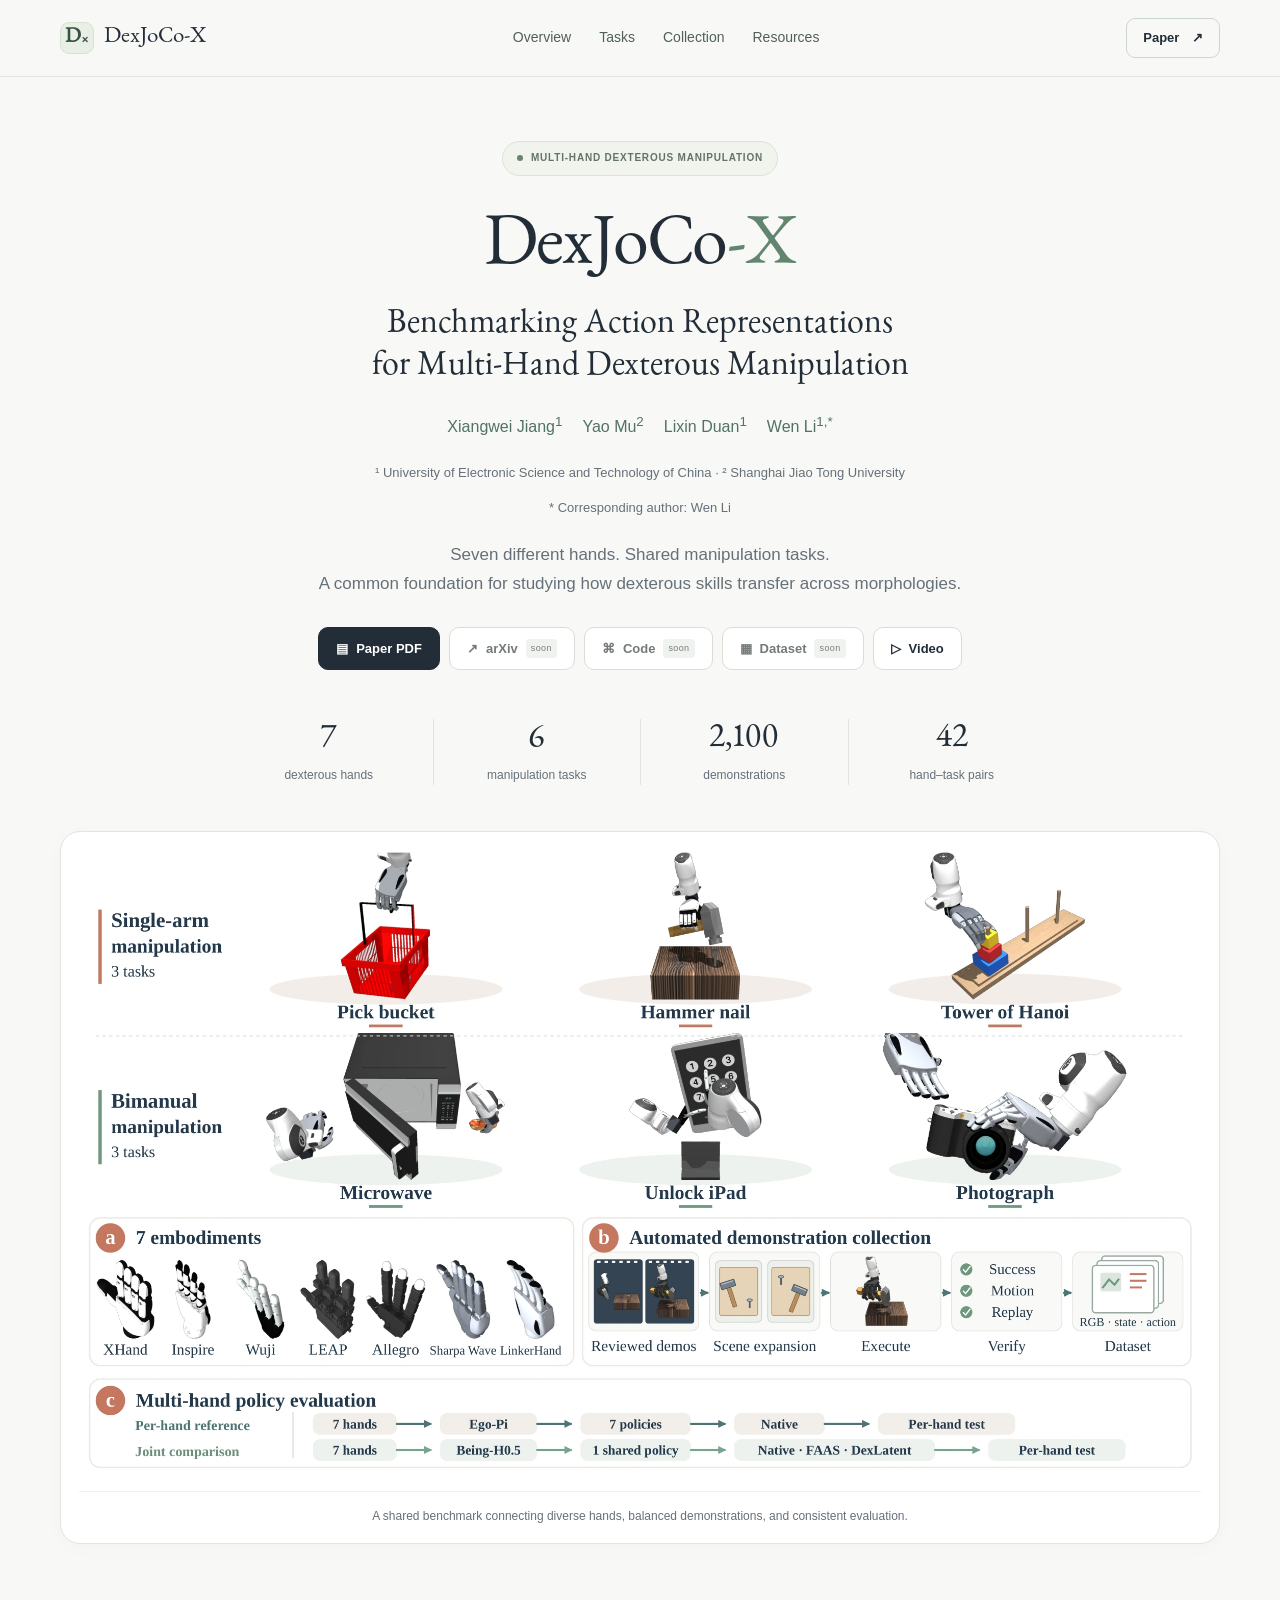
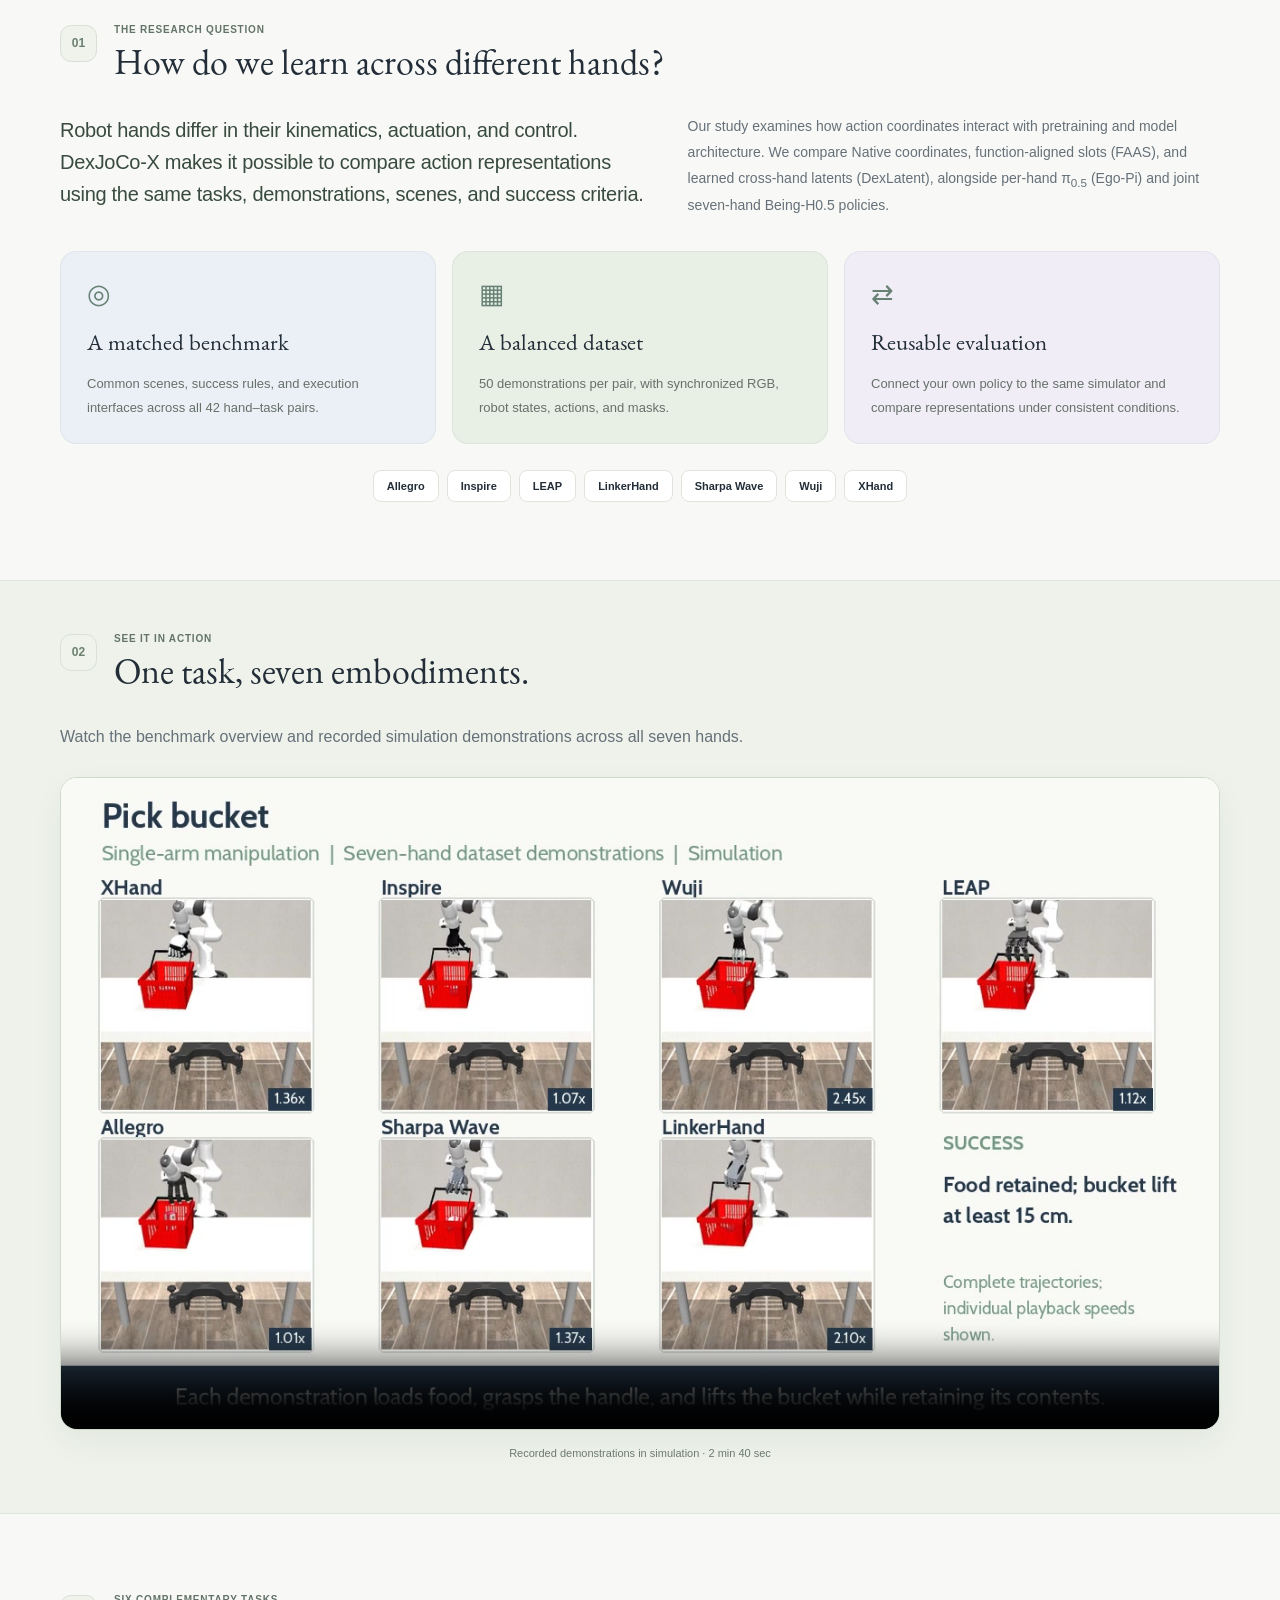
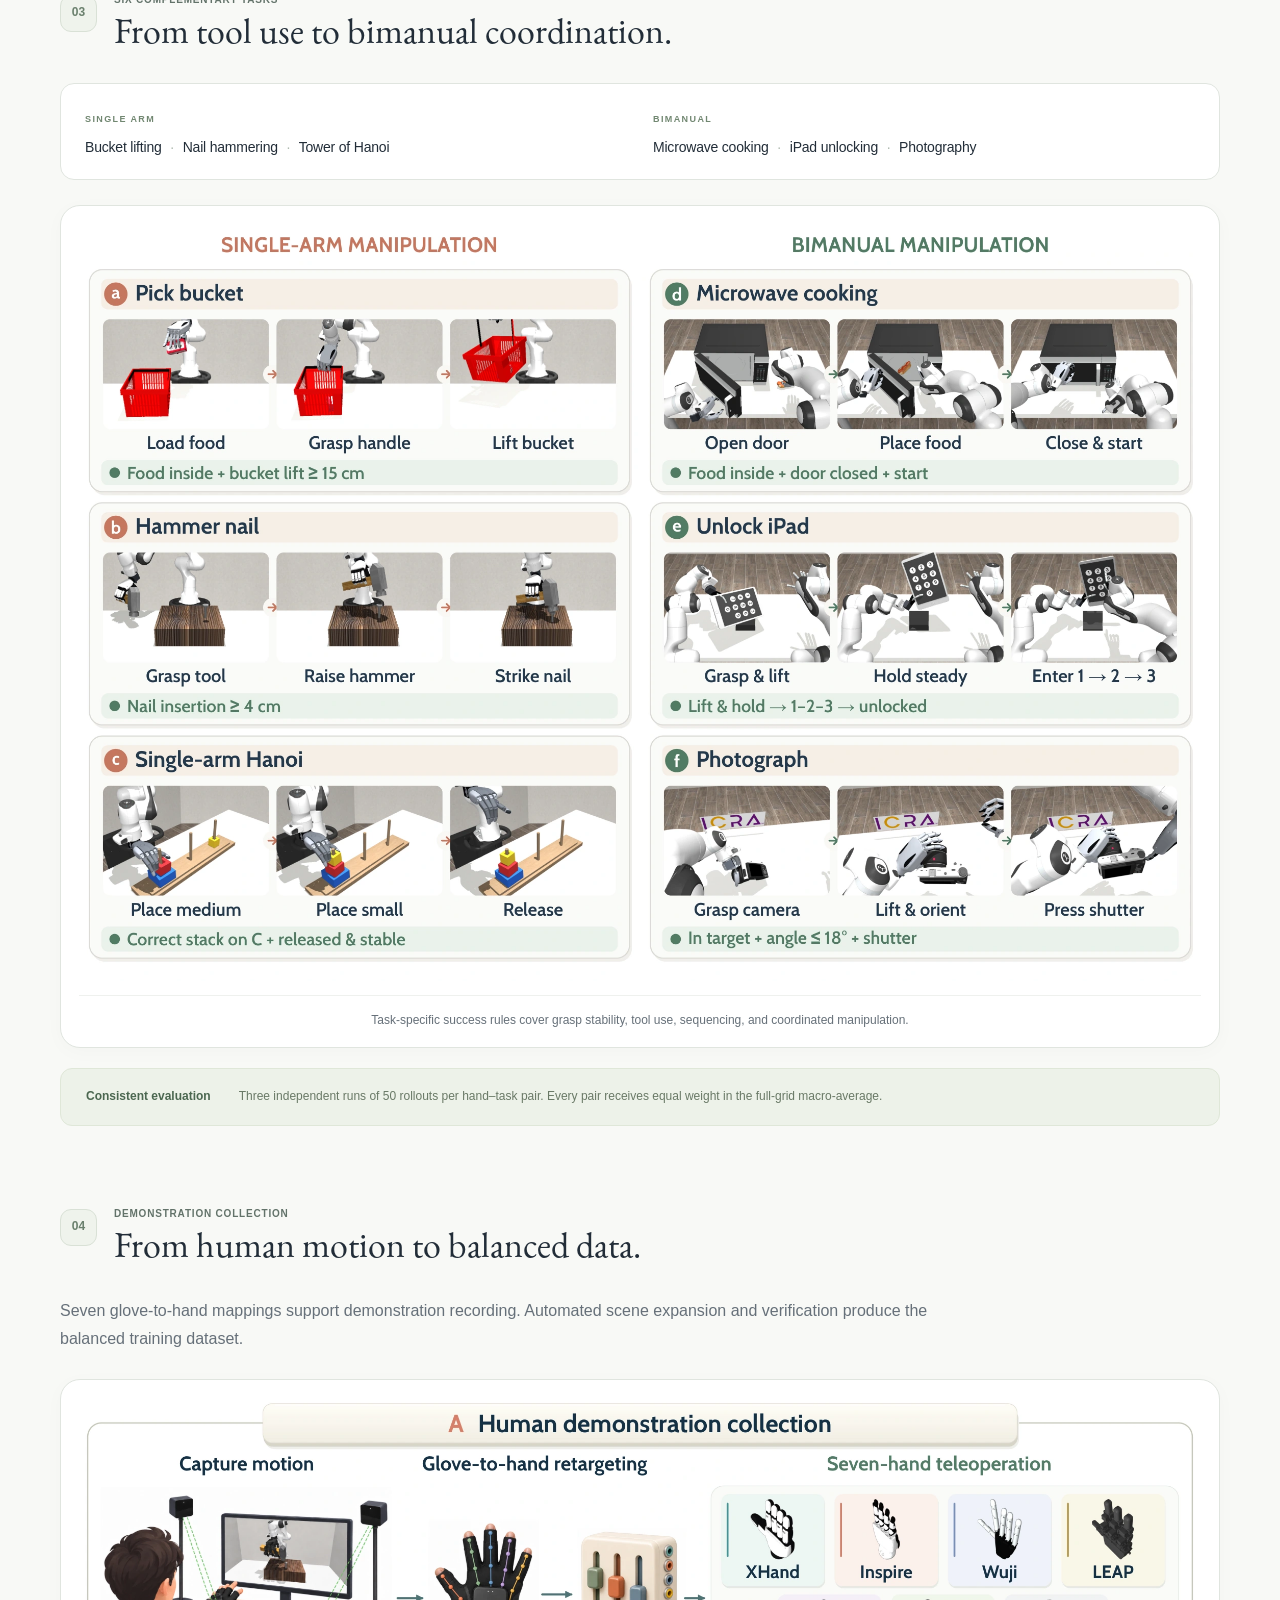
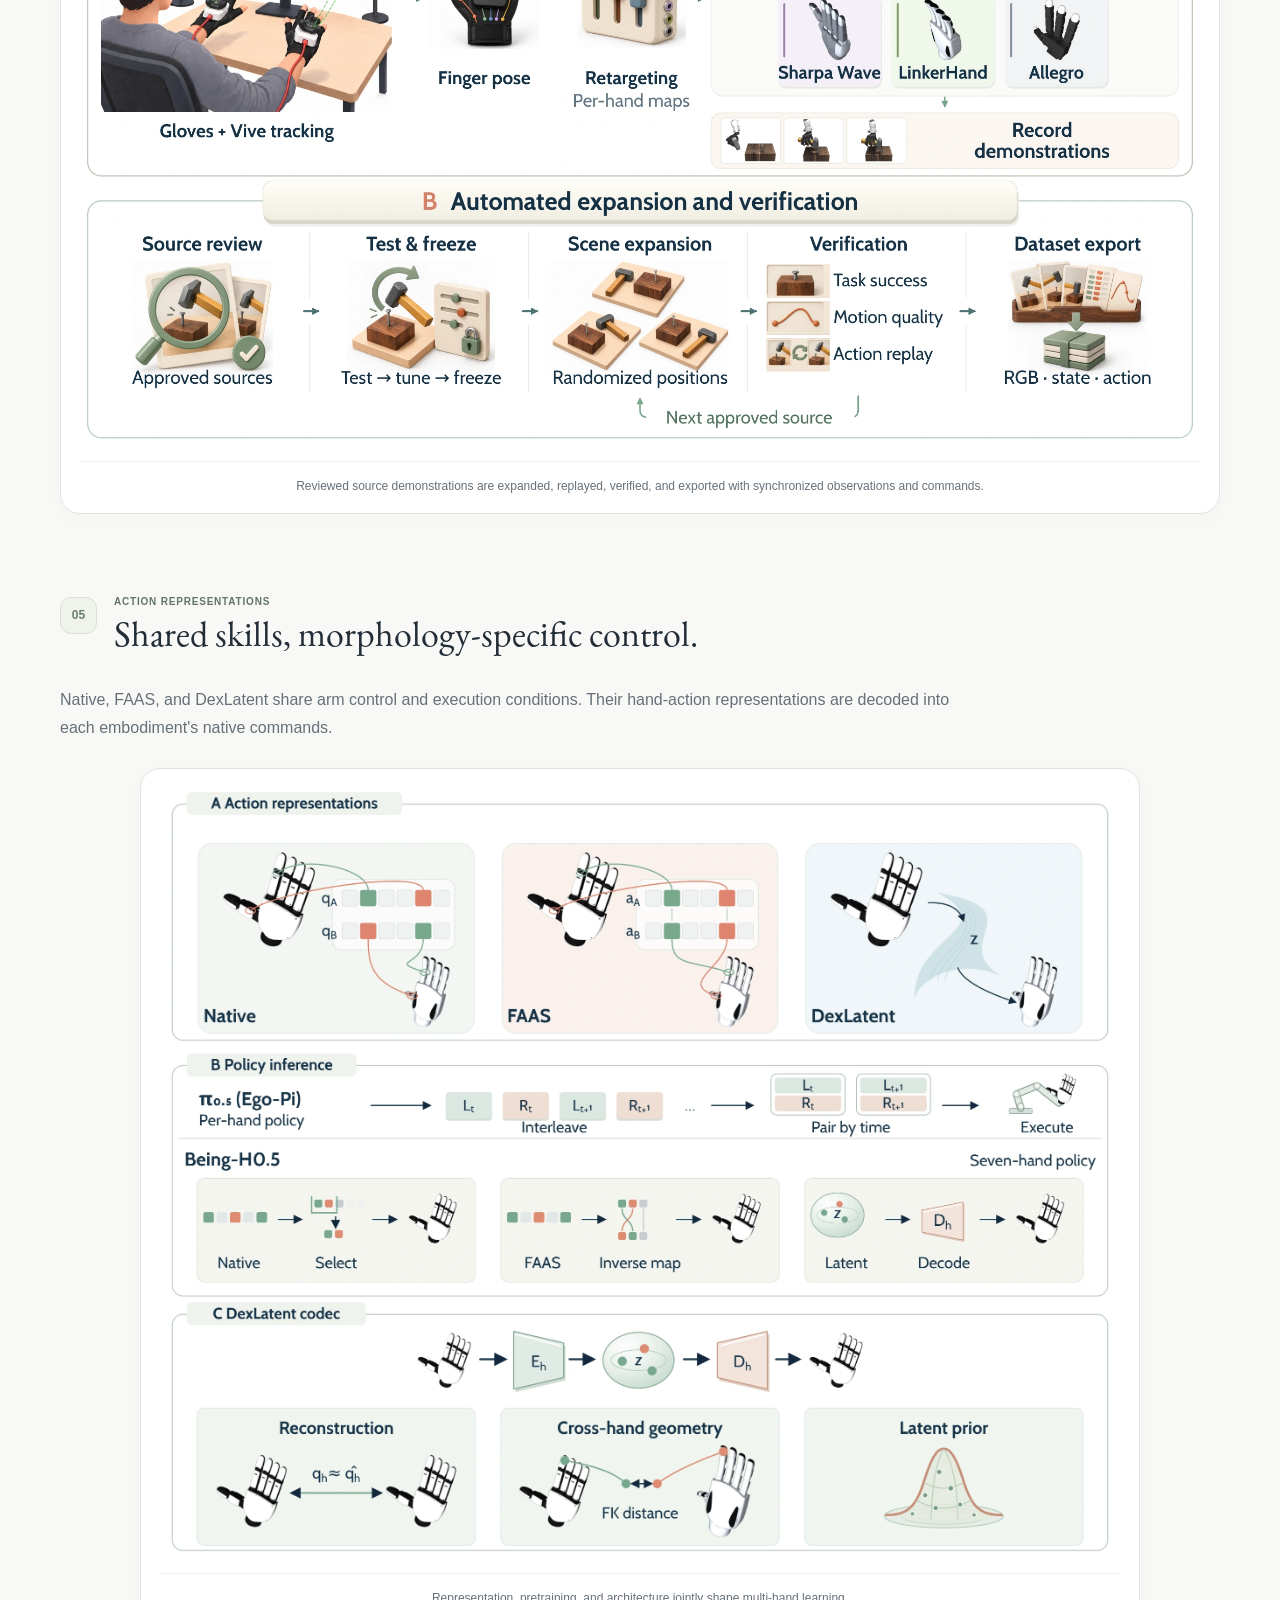
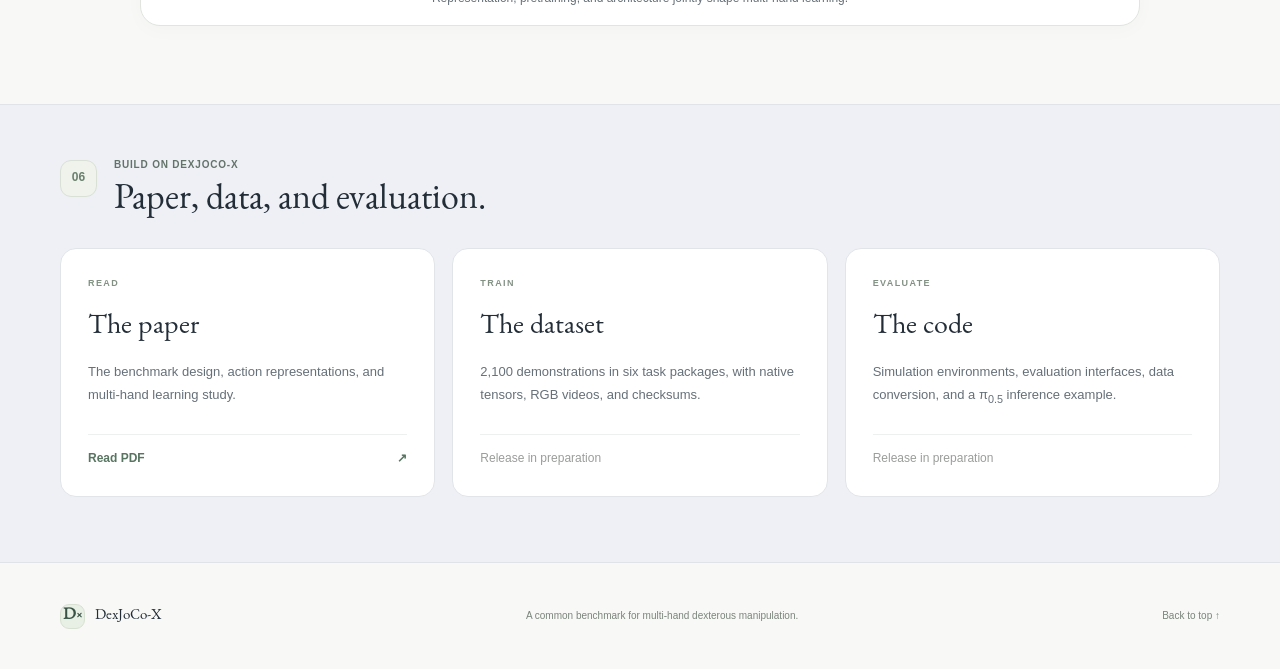
==== index.html @ 83a1a2d8 "Publish DexJoCo-X academic project website" ====
<!doctype html>
<html lang="en">
<head>
  <meta charset="utf-8">
  <meta name="viewport" content="width=device-width, initial-scale=1">
  <meta name="description" content="DexJoCo-X: a benchmark and dataset for multi-hand dexterous manipulation, with seven hands, six tasks, and 2,100 demonstrations.">
  <meta name="theme-color" content="#f8f9f6">
  <meta property="og:title" content="DexJoCo-X — Multi-Hand Dexterous Manipulation">
  <meta property="og:description" content="Seven hands. Six tasks. A common benchmark for dexterous robot learning.">
  <meta property="og:image" content="https://darenrenjian.github.io/DexJoCo-X-website/assets/overview.webp">
  <meta property="og:url" content="https://darenrenjian.github.io/DexJoCo-X-website/">
  <meta property="og:type" content="website">
  <meta name="twitter:card" content="summary_large_image">
  <title>DexJoCo-X · Multi-Hand Dexterous Manipulation</title>
  <link rel="canonical" href="https://darenrenjian.github.io/DexJoCo-X-website/">
  <link rel="icon" href="assets/favicon.svg" type="image/svg+xml">
  <link rel="stylesheet" href="styles.css">
  <script src="project.js" defer></script>
  <script src="app.js" defer></script>
</head>
<body>
  <a class="skip-link" href="#main">Skip to content</a>
  <header class="header">
    <nav class="nav wrap" aria-label="Main navigation">
      <a class="brand" href="#"><span class="brand-mark">D<span>×</span></span>DexJoCo-X</a>
      <div class="nav-links"><a href="#overview">Overview</a><a href="#tasks">Tasks</a><a href="#collection">Collection</a><a href="#resources">Resources</a></div>
      <a class="nav-paper" href="assets/paper.pdf" target="_blank" rel="noopener">Paper <span aria-hidden="true">↗</span></a>
    </nav>
  </header>
  <main id="main">
    <section class="hero wrap">
      <div class="eyebrow"><span class="status-dot"></span> MULTI-HAND DEXTEROUS MANIPULATION</div>
      <h1>DexJoCo<span class="hero-x">-X</span></h1>
      <p class="paper-title">Benchmarking Action Representations<br class="desktop-break"> for Multi-Hand Dexterous Manipulation</p>
      <div class="authors" id="authors" hidden></div>
      <p class="hero-description">Seven different hands. Shared manipulation tasks.<br>A common foundation for studying how dexterous skills transfer across morphologies.</p>
      <div class="hero-actions" aria-label="Project links">
        <a class="button button-dark" href="assets/paper.pdf" target="_blank" rel="noopener"><span aria-hidden="true">▤</span> Paper PDF</a>
        <a class="button" id="arxiv-link" aria-disabled="true"><span aria-hidden="true">↗</span> arXiv <span class="soon">soon</span></a>
        <a class="button" id="code-link" aria-disabled="true"><span aria-hidden="true">⌘</span> Code <span class="soon">soon</span></a>
        <a class="button" id="data-link" aria-disabled="true"><span aria-hidden="true">▦</span> Dataset <span class="soon">soon</span></a>
        <a class="button" href="#video"><span aria-hidden="true">▷</span> Video</a>
      </div>
      <div class="stats" aria-label="Benchmark scale">
        <div><strong>7</strong><span>dexterous hands</span></div>
        <div><strong>6</strong><span>manipulation tasks</span></div>
        <div><strong>2,100</strong><span>demonstrations</span></div>
        <div><strong>42</strong><span>hand–task pairs</span></div>
      </div>
      <figure class="hero-figure figure-card">
        <button class="figure-button" data-figure="assets/overview.webp" data-title="DexJoCo-X benchmark overview" aria-label="Enlarge benchmark overview">
          <img src="assets/overview.webp" width="2200" height="1229" alt="DexJoCo-X overview: seven hand morphologies, a demonstration collection pipeline, and matched six-task policy evaluation." fetchpriority="high">
          <span class="expand-label" aria-hidden="true">↗ Enlarge</span>
        </button>
        <figcaption>A shared benchmark connecting diverse hands, balanced demonstrations, and consistent evaluation.</figcaption>
      </figure>
    </section>

    <section class="section wrap" id="overview">
      <div class="section-heading"><span class="section-number">01</span><div><p class="eyebrow">THE RESEARCH QUESTION</p><h2>How do we learn across different hands?</h2></div></div>
      <div class="intro-grid">
        <p class="lead">Robot hands differ in their kinematics, actuation, and control. DexJoCo-X makes it possible to compare action representations using the same tasks, demonstrations, scenes, and success criteria.</p>
        <p>Our study examines how action coordinates interact with pretraining and model architecture. We compare Native coordinates, function-aligned slots (FAAS), and learned cross-hand latents (DexLatent), alongside per-hand π<sub>0.5</sub> (Ego-Pi) and joint seven-hand Being-H0.5 policies.</p>
      </div>
      <div class="feature-grid">
        <article class="feature-card blue"><span class="feature-icon" aria-hidden="true">◎</span><h3>A matched benchmark</h3><p>Common scenes, success rules, and execution interfaces across all 42 hand–task pairs.</p></article>
        <article class="feature-card sage"><span class="feature-icon" aria-hidden="true">▦</span><h3>A balanced dataset</h3><p>50 demonstrations per pair, with synchronized RGB, robot states, actions, and masks.</p></article>
        <article class="feature-card lavender"><span class="feature-icon" aria-hidden="true">⇄</span><h3>Reusable evaluation</h3><p>Connect your own policy to the same simulator and compare representations under consistent conditions.</p></article>
      </div>
      <div class="hands-strip" aria-label="Seven hand embodiments"><span>Allegro</span><span>Inspire</span><span>LEAP</span><span>LinkerHand</span><span>Sharpa Wave</span><span>Wuji</span><span>XHand</span></div>
    </section>

    <section class="video-section" id="video">
      <div class="wrap">
        <div class="section-heading"><span class="section-number">02</span><div><p class="eyebrow">SEE IT IN ACTION</p><h2>One task, seven embodiments.</h2></div></div>
        <p class="section-description">Watch the benchmark overview and recorded simulation demonstrations across all seven hands.</p>
        <div class="video-frame"><video controls playsinline preload="none" poster="assets/video-poster.jpg" aria-label="DexJoCo-X narrated overview video"><source src="assets/overview.mp4" type="video/mp4">Your browser cannot play this video. <a href="assets/overview.mp4">Download it here.</a></video></div>
        <p class="media-note">Recorded demonstrations in simulation · 2 min 40 sec</p>
      </div>
    </section>

    <section class="section wrap" id="tasks">
      <div class="section-heading"><span class="section-number">03</span><div><p class="eyebrow">SIX COMPLEMENTARY TASKS</p><h2>From tool use to bimanual coordination.</h2></div></div>
      <div class="task-groups"><div><span class="task-group-label">SINGLE ARM</span><p>Bucket lifting <span>·</span> Nail hammering <span>·</span> Tower of Hanoi</p></div><div><span class="task-group-label">BIMANUAL</span><p>Microwave cooking <span>·</span> iPad unlocking <span>·</span> Photography</p></div></div>
      <figure class="figure-card"><button class="figure-button" data-figure="assets/tasks.webp" data-title="Six tasks and their success conditions" aria-label="Enlarge six-task figure"><img src="assets/tasks.webp" width="2200" height="1484" loading="lazy" alt="Six illustrated task sequences, including bucket lifting, hammering, Hanoi, microwave cooking, iPad unlocking, and photography, with task success conditions."><span class="expand-label" aria-hidden="true">↗ Enlarge</span></button><figcaption>Task-specific success rules cover grasp stability, tool use, sequencing, and coordinated manipulation.</figcaption></figure>
      <div class="protocol-note"><strong>Consistent evaluation</strong><p>Three independent runs of 50 rollouts per hand–task pair. Every pair receives equal weight in the full-grid macro-average.</p></div>
    </section>

    <section class="section wrap" id="collection">
      <div class="section-heading"><span class="section-number">04</span><div><p class="eyebrow">DEMONSTRATION COLLECTION</p><h2>From human motion to balanced data.</h2></div></div>
      <p class="section-description">Seven glove-to-hand mappings support demonstration recording. Automated scene expansion and verification produce the balanced training dataset.</p>
      <figure class="figure-card"><button class="figure-button" data-figure="assets/collection.webp" data-title="Demonstration collection pipeline" aria-label="Enlarge collection pipeline"><img src="assets/collection.webp" width="2200" height="1271" loading="lazy" alt="Cartoon diagram of glove and tracker capture, mappings to seven hands, and automated demonstration expansion and verification."><span class="expand-label" aria-hidden="true">↗ Enlarge</span></button><figcaption>Reviewed source demonstrations are expanded, replayed, verified, and exported with synchronized observations and commands.</figcaption></figure>
    </section>

    <section class="section wrap" id="representations">
      <div class="section-heading"><span class="section-number">05</span><div><p class="eyebrow">ACTION REPRESENTATIONS</p><h2>Shared skills, morphology-specific control.</h2></div></div>
      <p class="section-description">Native, FAAS, and DexLatent share arm control and execution conditions. Their hand-action representations are decoded into each embodiment's native commands.</p>
      <figure class="figure-card representation-figure"><button class="figure-button" data-figure="assets/representations.webp" data-title="Action representations and policy inference" aria-label="Enlarge action representation figure"><img src="assets/representations.webp" width="2200" height="1765" loading="lazy" alt="Native coordinates, function-aligned slots and latent encoders, with Ego-Pi interleaved prediction and Being-H0.5 policy inference."><span class="expand-label" aria-hidden="true">↗ Enlarge</span></button><figcaption>Representation, pretraining, and architecture jointly shape multi-hand learning.</figcaption></figure>
    </section>

    <section class="resources-section" id="resources"><div class="wrap">
      <div class="section-heading"><span class="section-number">06</span><div><p class="eyebrow">BUILD ON DEXJOCO-X</p><h2>Paper, data, and evaluation.</h2></div></div>
      <div class="resource-grid">
        <article class="resource-card"><span class="resource-kicker">READ</span><h3>The paper</h3><p>The benchmark design, action representations, and multi-hand learning study.</p><a href="assets/paper.pdf" target="_blank" rel="noopener">Read PDF <span aria-hidden="true">↗</span></a></article>
        <article class="resource-card"><span class="resource-kicker">TRAIN</span><h3>The dataset</h3><p>2,100 demonstrations in six task packages, with native tensors, RGB videos, and checksums.</p><a id="data-resource" aria-disabled="true">Release in preparation</a></article>
        <article class="resource-card"><span class="resource-kicker">EVALUATE</span><h3>The code</h3><p>Simulation environments, evaluation interfaces, data conversion, and a π<sub>0.5</sub> inference example.</p><a id="code-resource" aria-disabled="true">Release in preparation</a></article>
      </div>
      <div class="citation-card" id="citation-card" hidden><div><h3>Citation</h3><button id="copy-citation" class="copy-button">Copy BibTeX</button></div><pre id="citation"></pre><span id="copy-status" class="sr-only" aria-live="polite"></span></div>
    </div></section>
  </main>
  <footer class="wrap footer"><a class="brand" href="#"><span class="brand-mark">D<span>×</span></span>DexJoCo-X</a><p>A common benchmark for multi-hand dexterous manipulation.</p><a href="#main">Back to top ↑</a></footer>
  <dialog id="figure-dialog" aria-labelledby="dialog-title"><div class="dialog-toolbar"><h2 id="dialog-title"></h2><div><button id="figure-zoom" class="copy-button">Original size</button><button id="figure-close" class="dialog-close" aria-label="Close enlarged figure">×</button></div></div><div class="dialog-content"><img id="dialog-image" alt=""></div></dialog>
</body>
</html>
---- styles.css ----
@font-face{font-family:"Project Garamond";src:url("assets/fonts/EBGaramond12-Regular.woff") format("woff");font-style:normal;font-weight:400;font-display:swap}
:root{--heading-font:"Project Garamond",Georgia,"Times New Roman",serif;--ink:#222d38;--muted:#667079;--line:#e0e5df;--paper:#f8f9f6;--sage:#e8efe5;--blue:#eaf0f6;--lavender:#f0edf6;--accent:#48715f;--radius:20px}
*{box-sizing:border-box}html{scroll-behavior:smooth;scroll-padding-top:94px}body{margin:0;background:var(--paper);color:var(--ink);font-family:Arial,Helvetica,"Noto Sans",sans-serif;-webkit-font-smoothing:antialiased;line-height:1.65}a{color:inherit;text-decoration:none}button{font:inherit;cursor:pointer}img{display:block;max-width:100%;height:auto}button:focus-visible,a:focus-visible,video:focus-visible{outline:3px solid #608978;outline-offset:5px}.wrap{width:min(1160px,calc(100% - 56px));margin-inline:auto}.skip-link{position:fixed;top:-80px;left:18px;background:white;padding:10px 20px;z-index:20}.skip-link:focus{top:12px}.header{position:sticky;top:0;z-index:10;background:rgba(248,249,246,.96);border-bottom:1px solid var(--line);backdrop-filter:blur(12px)}.nav{height:76px;display:flex;align-items:center;justify-content:space-between;gap:25px}.brand{font-family:var(--heading-font);display:inline-flex;align-items:center;gap:10px;font-size:23px;font-weight:400;letter-spacing:0}.brand-mark{height:32px;width:34px;background:var(--sage);border:1px solid #d8e0d3;border-radius:9px;display:flex;align-items:center;justify-content:center;font-size:21px;font-weight:650;color:#385345}.brand-mark span{font-size:13px;align-self:flex-end;padding-bottom:2px}.nav-links{display:flex;gap:28px;font-size:14px;color:#52605a}.nav-links a:hover,.footer a:hover{color:var(--accent)}.nav-paper{font-size:13px;font-weight:650;border:1px solid #cdd6cd;padding:8px 16px;border-radius:9px}.nav-paper span{margin-left:9px}.hero{text-align:center;padding-top:64px}.eyebrow{font-size:11px;font-weight:600;letter-spacing:.8px;color:#63736a;margin:0 0 12px}.hero>.eyebrow{display:inline-flex;align-items:center;gap:8px;border:1px solid #dbe3d8;border-radius:100px;padding:8px 14px;background:#f0f4ed;font-size:10px}.status-dot{width:6px;height:6px;border-radius:50%;background:#65876b}h1{font-family:var(--heading-font);font-size:clamp(48px,6.5vw,72px);line-height:1.12;letter-spacing:-1.2px;margin:20px 0 16px;font-weight:400}.hero-x{color:#628570}.paper-title{font-family:var(--heading-font);font-size:clamp(25px,3.1vw,34px);line-height:1.24;letter-spacing:0;font-weight:400;margin:0 auto 18px;max-width:850px}.hero-description{font-size:17px;line-height:1.7;color:var(--muted);margin:20px auto 28px}.authors{margin:23px auto;max-width:800px}.authors .author{display:inline-block;margin:0 10px 8px;color:#507267;font-size:16px}.authors .affiliations{color:var(--muted);font-size:13px}.hero-actions{display:flex;justify-content:center;flex-wrap:wrap;gap:9px}.button{display:inline-flex;gap:8px;align-items:center;justify-content:center;min-height:43px;padding:8px 17px;border:1px solid #d7ded6;background:white;border-radius:10px;font-size:13px;font-weight:620;transition:transform .15s,border-color .15s}.button:hover{transform:translateY(-2px);border-color:#98ae9c}.button-dark{background:var(--ink);color:white;border-color:var(--ink)}[aria-disabled=true]{cursor:default;color:#737a77}[aria-disabled=true]:hover{transform:none;border-color:#d7ded6}.soon{font-size:9px;letter-spacing:.4px;font-weight:500;background:#f0f2ef;padding:2px 5px;border-radius:4px;color:#78817a}.stats{display:grid;grid-template-columns:repeat(4,1fr);max-width:830px;margin:37px auto 34px;padding:12px 0}.stats>div+div{border-left:1px solid var(--line)}.stats strong{font-family:var(--heading-font);display:block;font-size:34px;letter-spacing:0;line-height:1.2;font-weight:400;font-variant-numeric:lining-nums}.stats span{display:block;font-size:12px;color:var(--muted);margin-top:6px}.figure-card{margin:0;background:white;border:1px solid var(--line);border-radius:var(--radius);padding:18px 18px 0;overflow:hidden;box-shadow:0 4px 20px rgba(40,53,40,.025)}.hero-figure{margin-top:6px}.figure-button{display:block;position:relative;width:100%;padding:0;border:0;background:white;border-radius:7px;overflow:hidden;text-align:left}.figure-button img{width:100%}.expand-label{position:absolute;right:8px;bottom:8px;font-size:10px;border:1px solid var(--line);background:rgba(255,255,255,.93);border-radius:7px;padding:4px 8px;color:#627064;opacity:0;transition:opacity .15s}.figure-button:hover .expand-label,.figure-button:focus-visible .expand-label{opacity:1}figcaption{text-align:center;color:var(--muted);font-size:12px;line-height:1.6;padding:15px 8px 17px;border-top:1px solid #eff1ee;margin-top:14px}.section{padding-top:78px;padding-bottom:2px}.section-heading{display:flex;align-items:flex-start;gap:17px;margin-bottom:26px}.section-number{display:inline-flex;align-items:center;justify-content:center;flex-shrink:0;margin-top:3px;width:37px;height:37px;border:1px solid #d9e1d6;border-radius:11px;font-size:12px;font-weight:650;color:#6a806d;background:#eff3ec}.section-heading .eyebrow{margin:0 0 6px;font-size:10px}h2{font-family:var(--heading-font);margin:0;font-size:clamp(28px,3.4vw,36px);line-height:1.2;letter-spacing:0;font-weight:400}.intro-grid{display:grid;grid-template-columns:1.1fr 1fr;gap:42px}.intro-grid p{font-size:14px;color:var(--muted);margin:0;line-height:1.85}.intro-grid .lead{font-size:20px;line-height:1.6;color:#394b40;letter-spacing:-.3px}.feature-grid{display:grid;grid-template-columns:repeat(3,1fr);gap:16px;margin-top:32px}.feature-card{border-radius:16px;padding:26px 26px 24px;border:1px solid rgba(70,83,70,.07)}.blue{background:var(--blue)}.sage{background:var(--sage)}.lavender{background:var(--lavender)}.feature-icon{font-size:27px;line-height:1.2;font-weight:500;color:#688175}.feature-card h3{font-family:var(--heading-font);font-size:23px;letter-spacing:0;font-weight:400;margin:15px 0 8px}.feature-card p{font-size:13px;color:#66716a;margin:0;line-height:1.8}.hands-strip{display:flex;justify-content:center;flex-wrap:wrap;gap:8px;margin:26px 0 4px}.hands-strip span{font-size:11px;font-weight:550;border:1px solid #dfe5dc;padding:6px 13px;border-radius:8px;background:#fff}.video-section{margin-top:72px;padding:50px 0;background:#eef2eb;border-block:1px solid #e0e7dc}.section-description{font-size:16px;line-height:1.75;color:var(--muted);max-width:900px;margin:0 0 26px}.video-frame{border:1px solid #d0dacb;background:white;border-radius:17px;overflow:hidden;box-shadow:0 12px 32px rgba(34,55,38,.055)}video{display:block;width:100%;aspect-ratio:16/9;background:#fff}.media-note{text-align:center;font-size:11px;color:#6d7a6c;margin:14px 0 0}.task-groups{display:grid;grid-template-columns:1fr 1fr;gap:26px;border:1px solid var(--line);padding:20px 24px;border-radius:14px;background:#fff;margin-bottom:25px}.task-group-label{font-size:9px;letter-spacing:1.4px;font-weight:700;color:#718771}.task-groups p{font-size:14px;margin:5px 0 0;letter-spacing:-.2px}.task-groups p span{color:#afbab0;padding:0 5px}.protocol-note{display:flex;align-items:center;gap:28px;margin-top:20px;padding:18px 25px;background:#edf2e9;border:1px solid #dfe7d8;border-radius:12px}.protocol-note strong{white-space:nowrap;font-size:12px;color:#4b6750}.protocol-note p{font-size:12px;color:#697966;margin:0}.representation-figure{max-width:1000px;margin-inline:auto}.resources-section{margin-top:76px;background:#eef0f5;padding:52px 0 65px;border-block:1px solid #e0e3e8}.resource-grid{display:grid;grid-template-columns:repeat(3,1fr);gap:17px}.resource-card{border:1px solid #e1e4e8;border-radius:16px;background:white;padding:27px;display:flex;flex-direction:column;align-items:flex-start}.resource-kicker{font-size:9px;font-weight:700;letter-spacing:1.4px;color:#839184}.resource-card h3{font-family:var(--heading-font);font-size:28px;letter-spacing:0;margin:13px 0 9px;font-weight:400}.resource-card p{font-size:13px;color:var(--muted);margin:0 0 25px;line-height:1.8;flex:1}.resource-card a{font-size:12px;font-weight:650;border-top:1px solid #edf0ee;width:100%;padding-top:14px;color:#577560}.resource-card a span{float:right}.resource-card [aria-disabled=true]{color:#9a9d9a;font-weight:450}.citation-card{margin-top:25px;border:1px solid #d9dfe7;background:#fafbfe;border-radius:14px;padding:23px}.citation-card>div{display:flex;justify-content:space-between;align-items:center}.citation-card h3{font-size:16px;margin:0}.copy-button{font-size:11px;padding:6px 12px;border:1px solid #d7ddd5;background:white;border-radius:7px}.citation-card pre{font-size:11px;white-space:pre-wrap;overflow-wrap:anywhere;color:#637077;margin:15px 0 0}.footer{display:flex;align-items:center;justify-content:space-between;gap:18px;padding-block:35px}.footer .brand{font-size:15px}.footer .brand-mark{width:25px;height:25px;font-size:17px}.footer .brand-mark span{font-size:11px}.footer p,.footer>a:last-child{font-size:10px;color:#7a847c}.sr-only{position:absolute;width:1px;height:1px;overflow:hidden;clip:rect(0,0,0,0)}dialog{width:min(1450px,96vw);max-height:94vh;max-width:96vw;padding:0;border:1px solid #d5dbd1;border-radius:14px;box-shadow:0 20px 80px rgba(20,30,20,.25)}dialog::backdrop{background:rgba(20,30,24,.67);backdrop-filter:blur(4px)}.dialog-toolbar{display:flex;justify-content:space-between;align-items:center;gap:12px;padding:13px 18px;border-bottom:1px solid var(--line);background:#f7f9f5}.dialog-toolbar h2{font-size:14px;letter-spacing:-.1px}.dialog-toolbar>div{display:flex;gap:14px;align-items:center}.dialog-close{border:0;background:none;font-size:26px;line-height:1;color:#6a7669}.dialog-content{max-height:calc(94vh - 60px);overflow:auto;padding:18px;background:white}.dialog-content img{width:100%;max-width:100%;margin-inline:auto}.dialog-content.original img{width:auto;max-width:none;margin:0}[hidden]{display:none!important}
@media(min-width:1500px){.hero{padding-top:78px}}
@media(max-width:800px){.wrap{width:calc(100% - 34px)}.nav{height:66px;gap:15px}.nav-links{gap:16px;font-size:12px}.nav-paper{display:none}.hero{padding-top:44px}h1{letter-spacing:-.8px}.paper-title{font-size:26px}.hero-description{font-size:15px}.stats{margin-top:28px}.stats strong{font-size:25px}.stats span{font-size:10px}.section{padding-top:52px}.intro-grid{grid-template-columns:1fr;gap:20px}.feature-grid{gap:10px}.feature-card{padding:19px}.feature-card h3{font-size:21px}.feature-card p{font-size:12px}.task-groups{gap:20px;padding:17px}.task-groups p{font-size:12px}.protocol-note{gap:15px;padding:15px}.resource-card{padding:20px}.resource-card h3{font-size:25px}.footer p{display:none}.figure-card{padding:12px 12px 0}figcaption{font-size:11px}.video-section{margin-top:50px}.resources-section{margin-top:52px}}
@media(max-width:540px){.wrap{width:calc(100% - 28px)}.nav{height:60px}.brand{font-size:21px;gap:8px}.nav-links{gap:14px;font-size:11px}.nav-links a:nth-child(1),.nav-links a:nth-child(3){display:none}.brand-mark{width:29px;height:29px;font-size:18px}.hero>.eyebrow{font-size:8px;letter-spacing:1.2px}.hero{padding-top:32px}h1{font-size:54px;letter-spacing:-.6px;margin:20px 0 14px}.paper-title{font-size:26px;letter-spacing:0}.desktop-break{display:none}.hero-description{font-size:13px;margin:18px 12px 23px}.hero-actions{gap:7px}.button{min-height:38px;font-size:11px;padding:7px 12px}.stats{margin:25px auto 24px;gap:8px}.stats strong{font-size:24px}.stats span{font-size:9px}.figure-card{border-radius:13px;padding:8px 8px 0}.expand-label{opacity:1;font-size:8px;padding:2px 5px}figcaption{font-size:10px;padding:10px 5px 12px;margin-top:8px}.section-heading{gap:12px;margin-bottom:21px}.section-number{width:31px;height:31px;font-size:10px;border-radius:9px}.section-heading .eyebrow{font-size:8px;letter-spacing:1.4px}h2{font-size:29px;letter-spacing:0}.intro-grid .lead{font-size:18px}.intro-grid p{font-size:13px}.feature-grid{grid-template-columns:1fr;gap:10px}.feature-card{padding:19px 22px;display:grid;grid-template-columns:29px 1fr;gap:4px 13px}.feature-icon{grid-row:1/3;margin-top:3px;font-size:25px}.feature-card h3{margin:0;font-size:22px}.feature-card p{font-size:12px}.hands-strip{gap:6px}.hands-strip span{font-size:10px;padding:5px 9px}.section-description{font-size:13px}.video-section{padding:33px 0}.video-frame{border-radius:11px}.task-groups{grid-template-columns:1fr;gap:15px;padding:16px}.task-groups>div+div{border-top:1px solid #edf0e9;padding-top:12px}.task-groups p{font-size:12px}.protocol-note{display:block;padding:16px}.protocol-note p{margin-top:5px;font-size:11px}.resource-grid{grid-template-columns:1fr;gap:12px}.resource-card{padding:23px}.resource-card p{margin-bottom:15px}.resource-card h3{font-size:28px}.resources-section{padding:37px 0 42px}.footer{padding-block:27px}.dialog-toolbar{padding:11px}.dialog-toolbar h2{font-size:12px;max-width:57%}.dialog-content{padding:6px}.dialog-toolbar>div{gap:8px}.dialog-toolbar .copy-button{font-size:9px;padding:5px 8px}}
@media(prefers-reduced-motion:reduce){html{scroll-behavior:auto}*,*::before,*::after{transition:none!important;animation:none!important}}
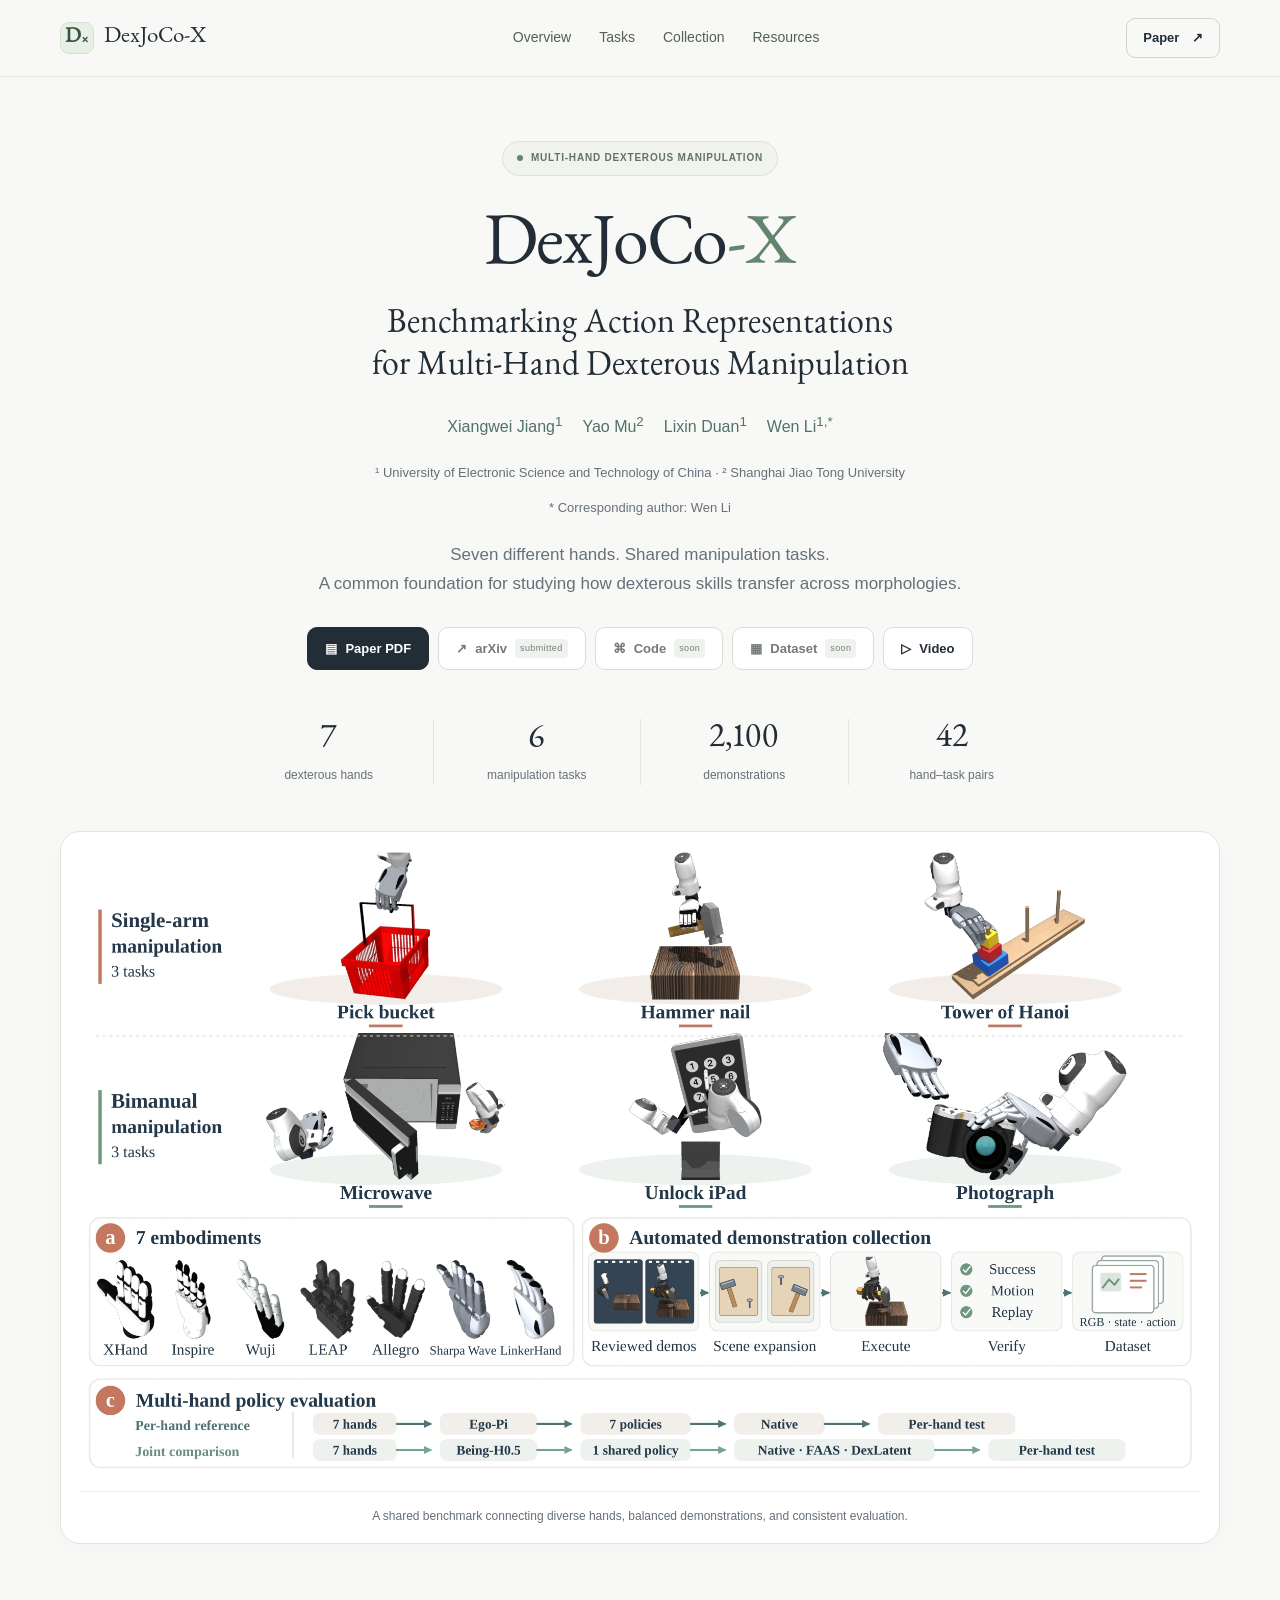
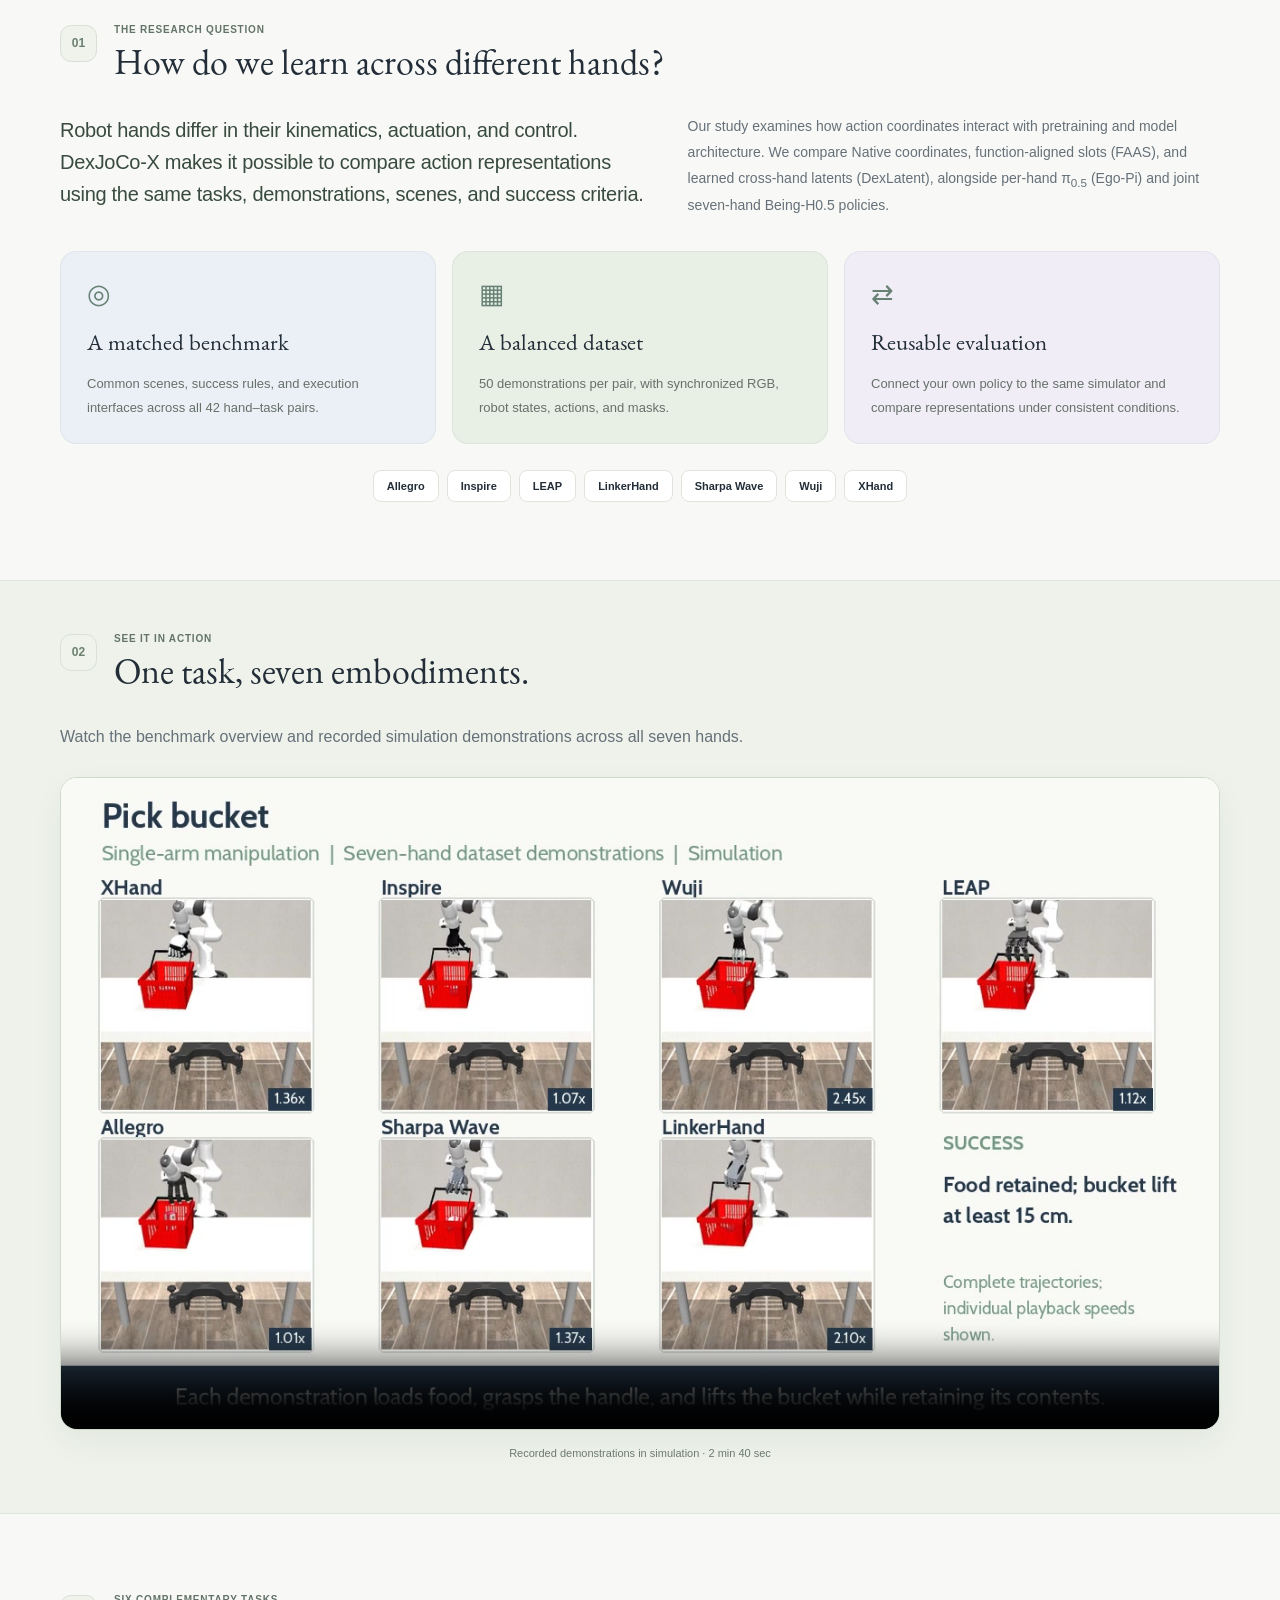
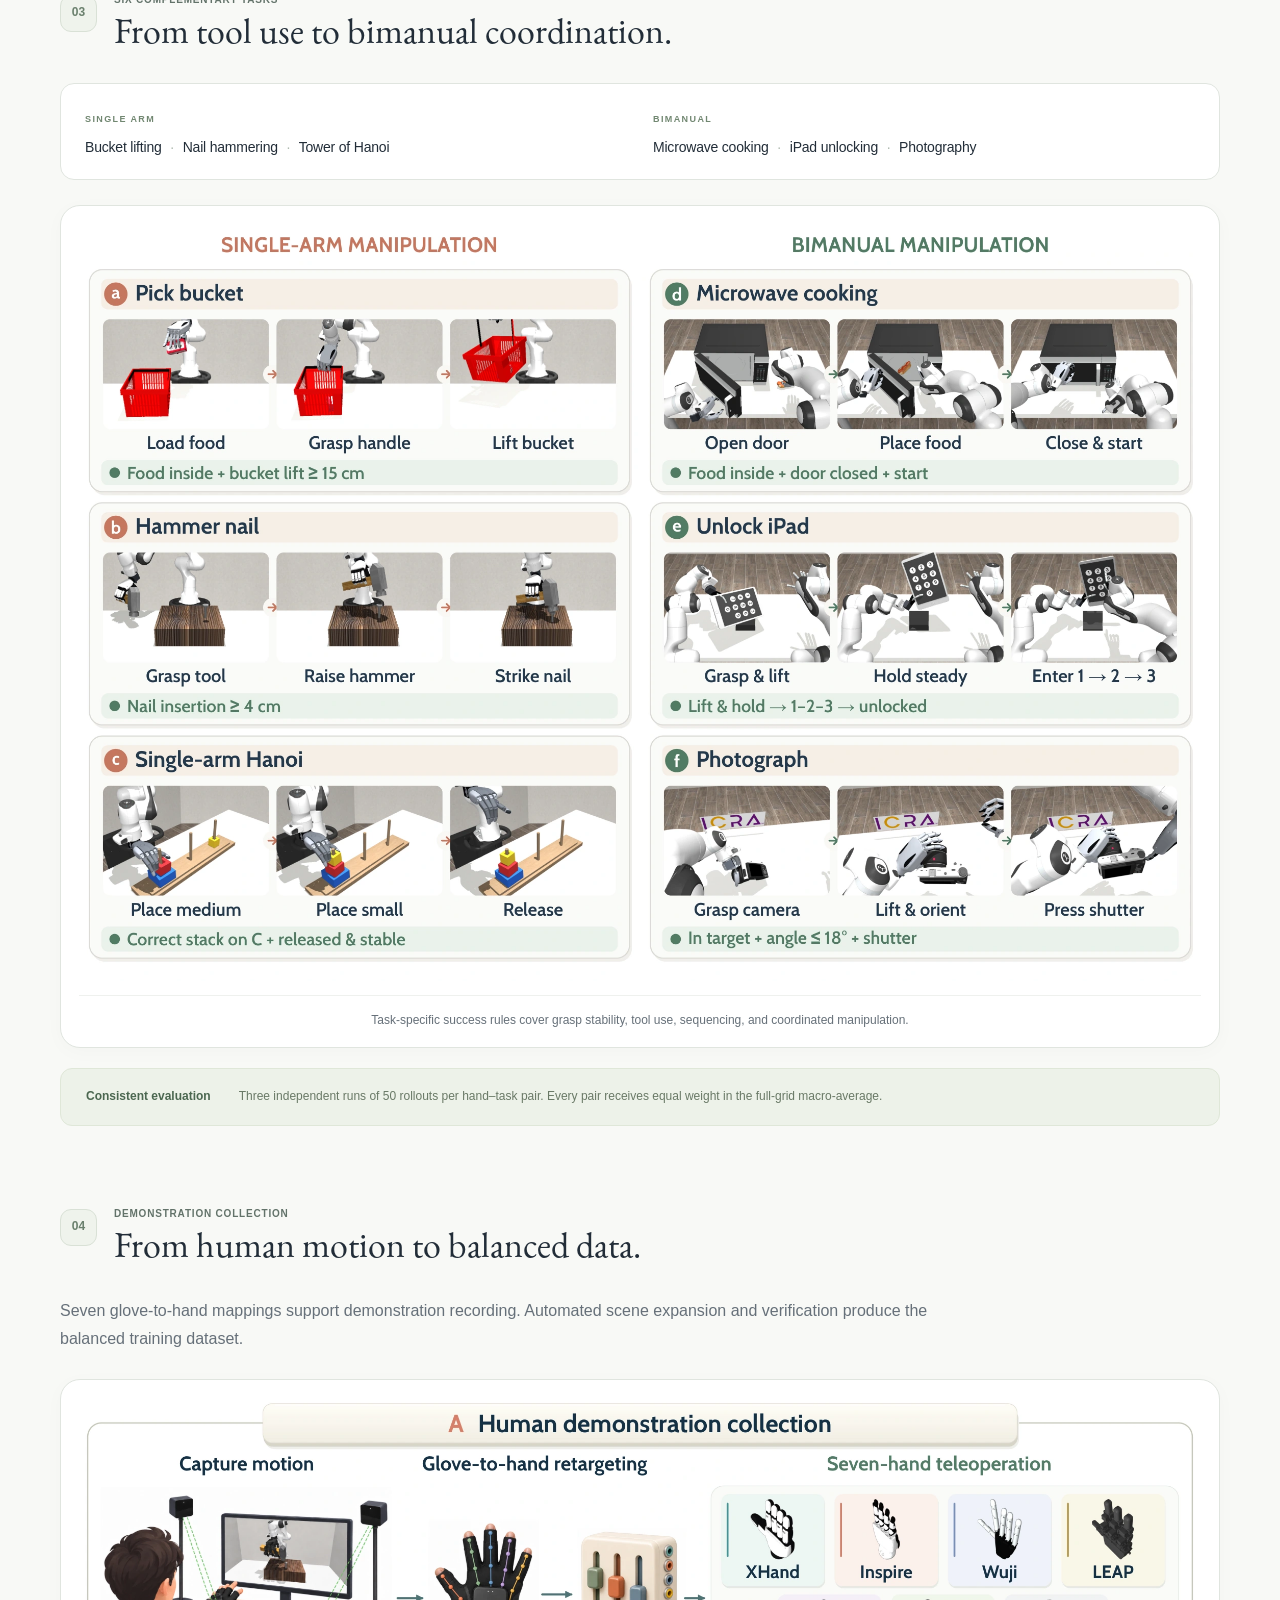
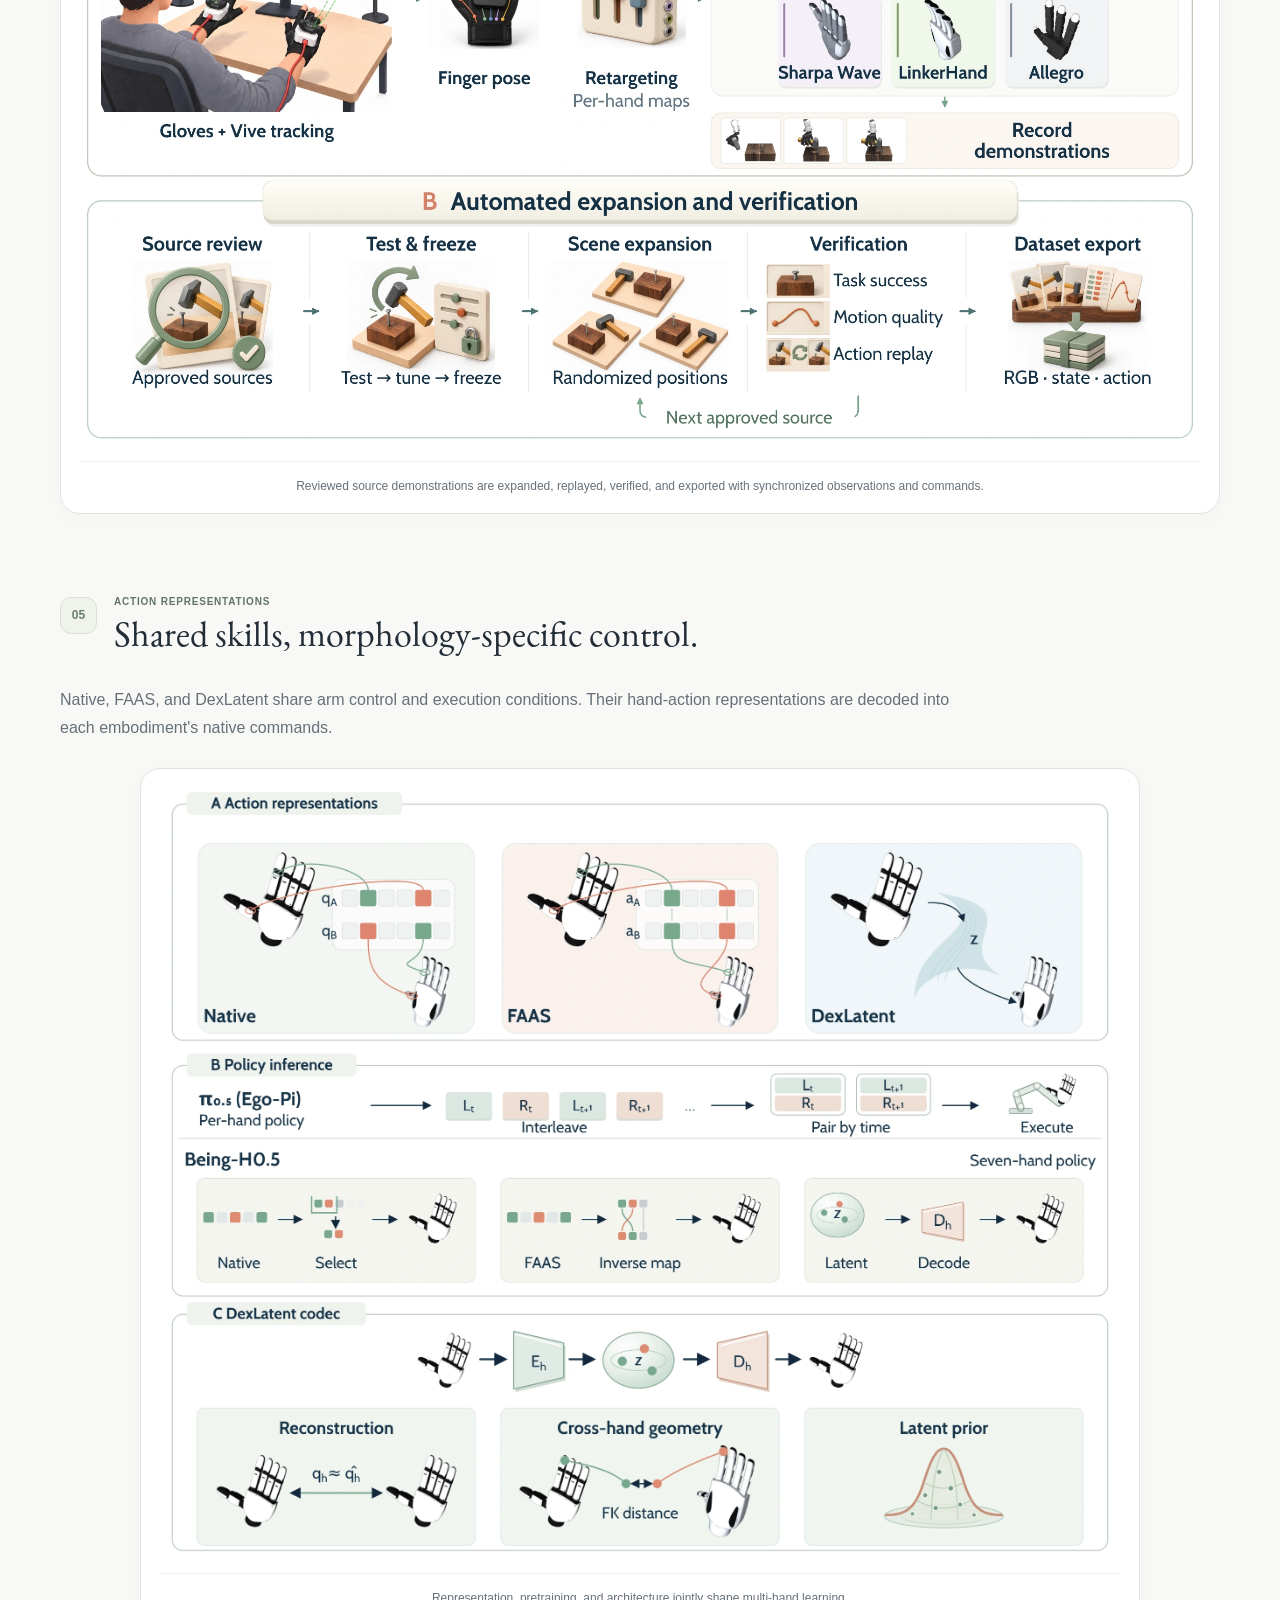
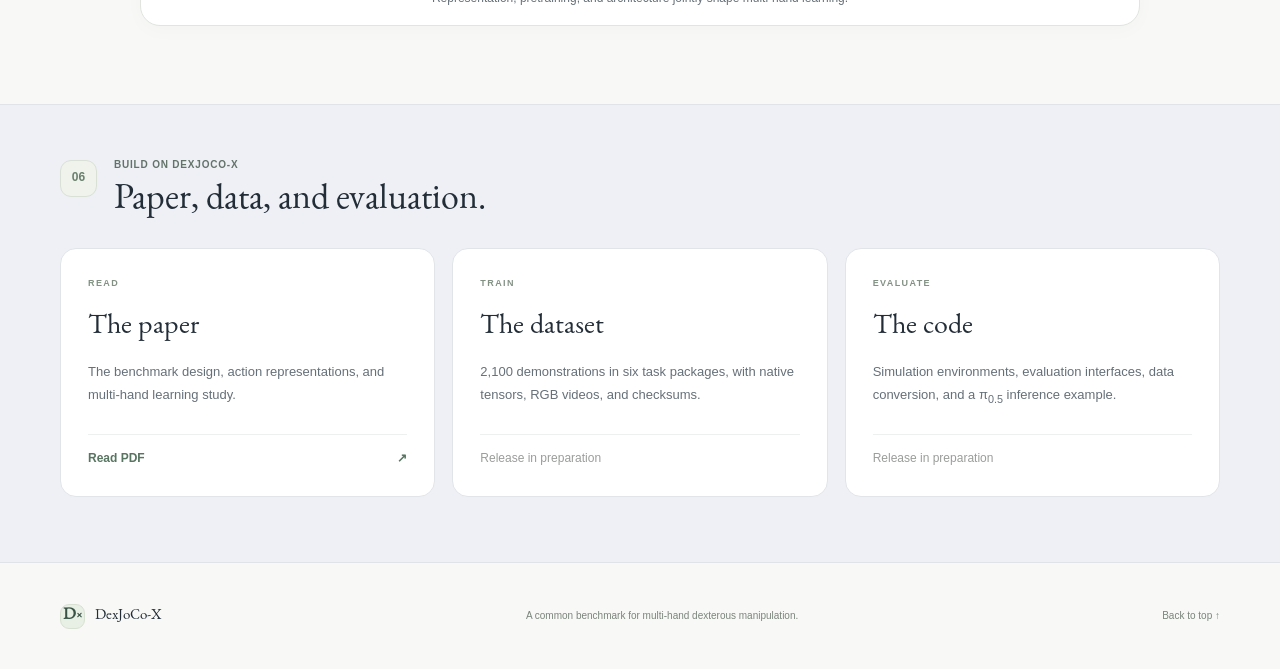
==== commit d7aaf456: "Show submitted arXiv status and add paper discovery metadata" ====
--- a/index.html
+++ b/index.html
@@ -5,6 +5,12 @@
   <meta name="viewport" content="width=device-width, initial-scale=1">
   <meta name="description" content="DexJoCo-X: a benchmark and dataset for multi-hand dexterous manipulation, with seven hands, six tasks, and 2,100 demonstrations.">
   <meta name="theme-color" content="#f8f9f6">
+  <meta name="citation_title" content="DexJoCo-X: Benchmarking Action Representations for Multi-Hand Dexterous Manipulation">
+  <meta name="citation_author" content="Xiangwei Jiang">
+  <meta name="citation_author" content="Yao Mu">
+  <meta name="citation_author" content="Lixin Duan">
+  <meta name="citation_author" content="Wen Li">
+  <meta name="citation_pdf_url" content="https://darenrenjian.github.io/DexJoCo-X-website/assets/paper.pdf">
   <meta property="og:title" content="DexJoCo-X — Multi-Hand Dexterous Manipulation">
   <meta property="og:description" content="Seven hands. Six tasks. A common benchmark for dexterous robot learning.">
   <meta property="og:image" content="https://darenrenjian.github.io/DexJoCo-X-website/assets/overview.webp">
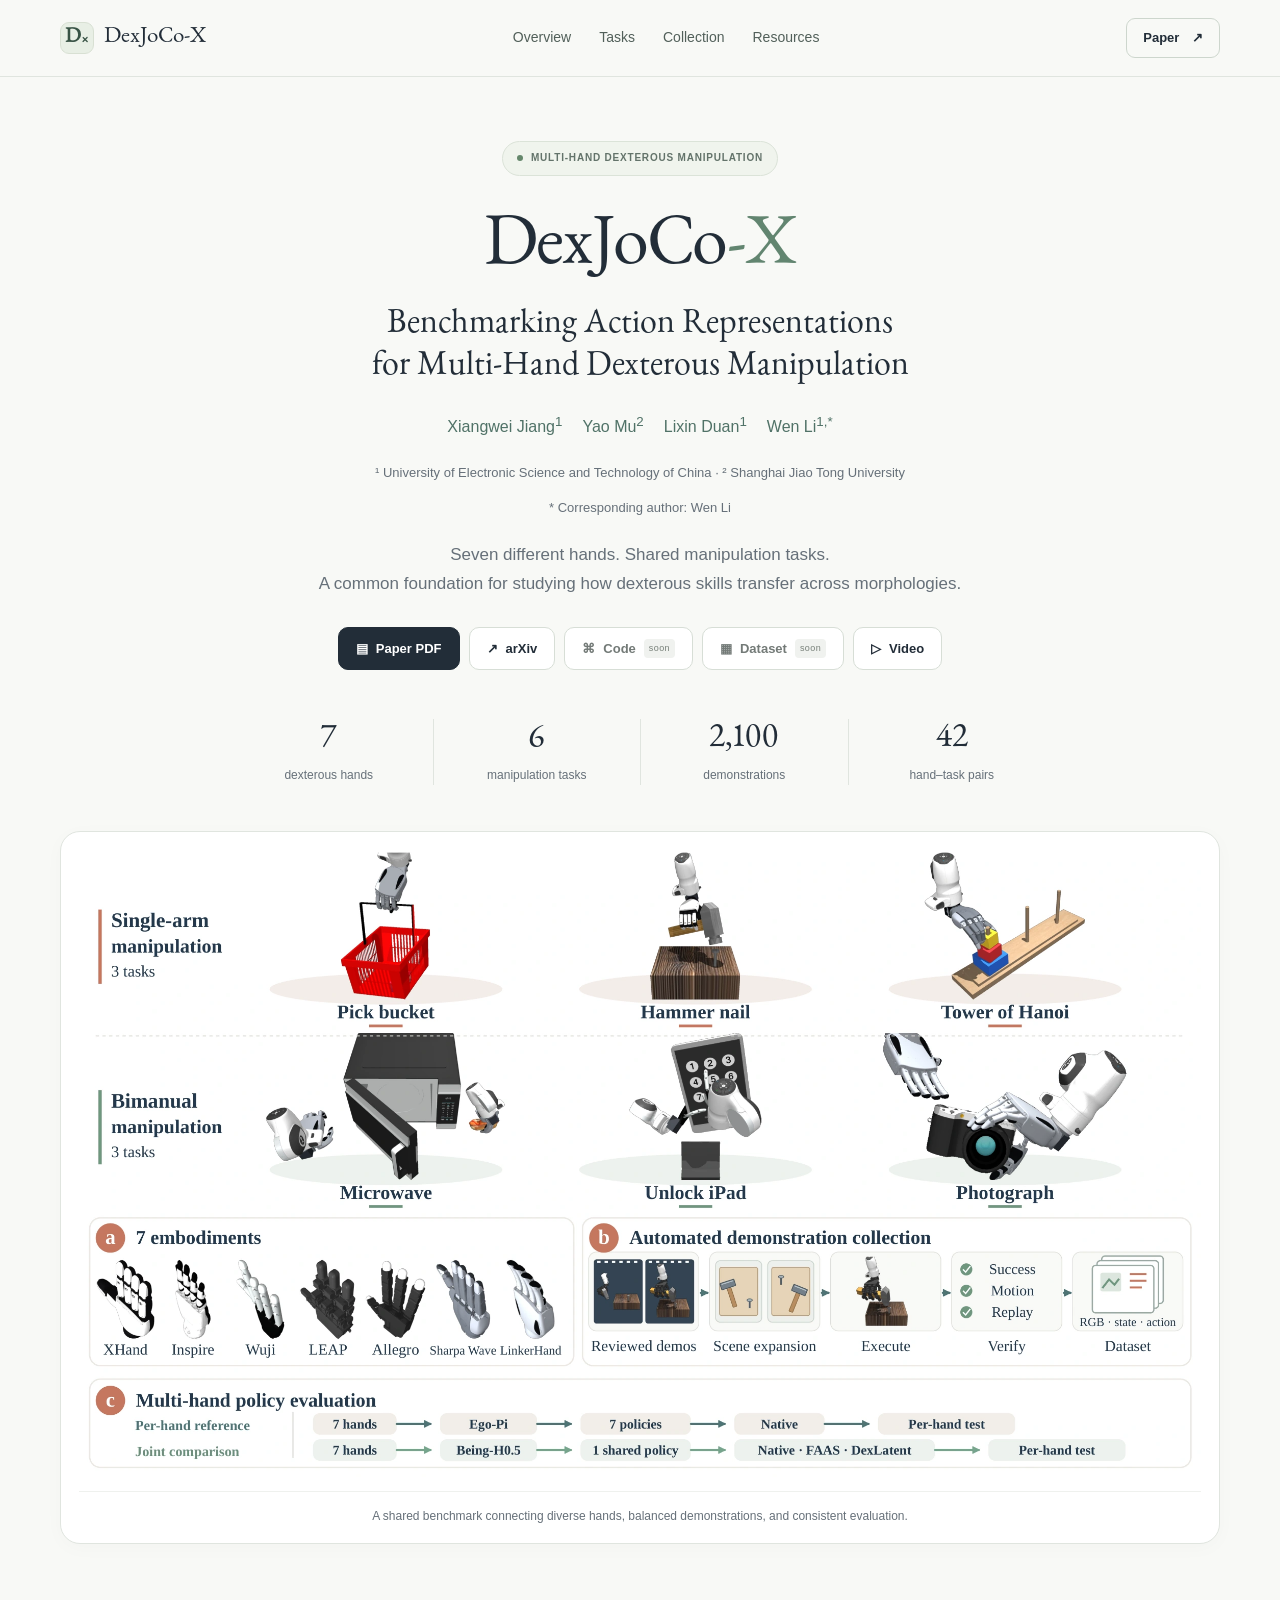
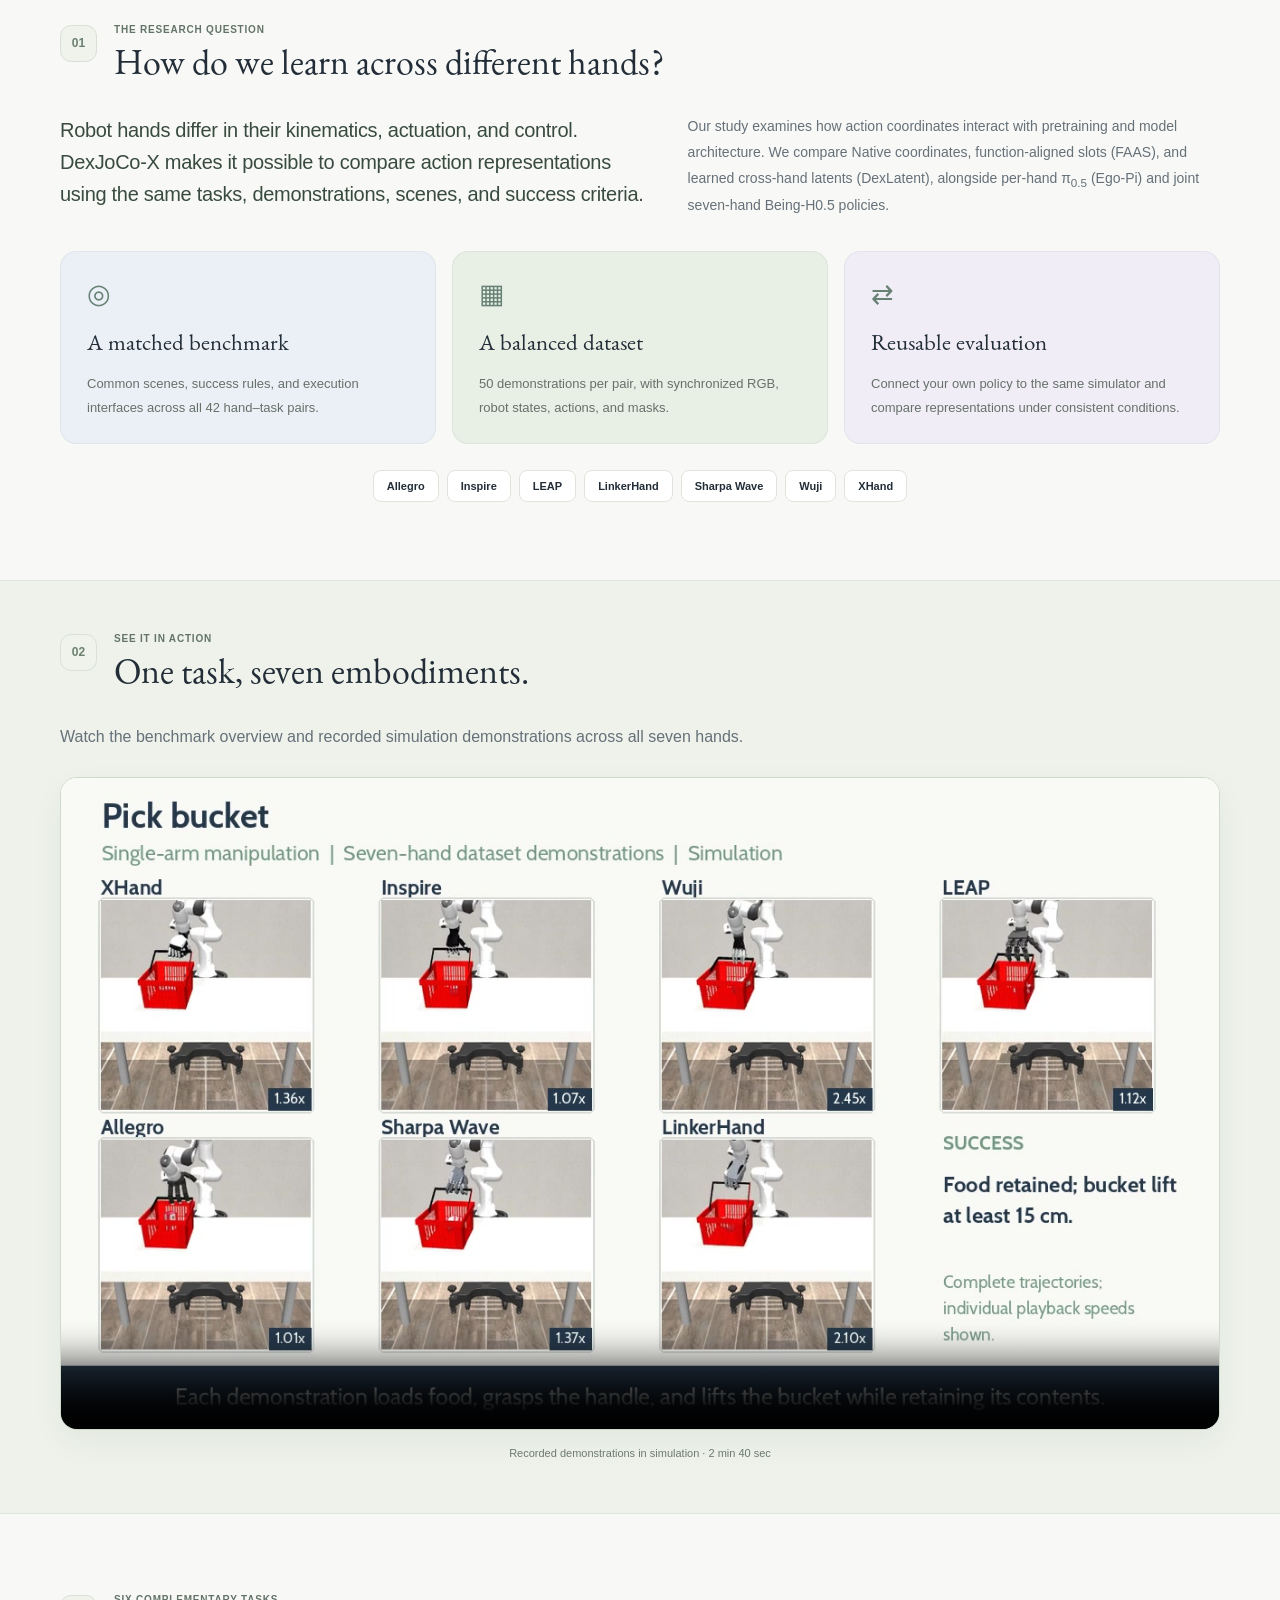
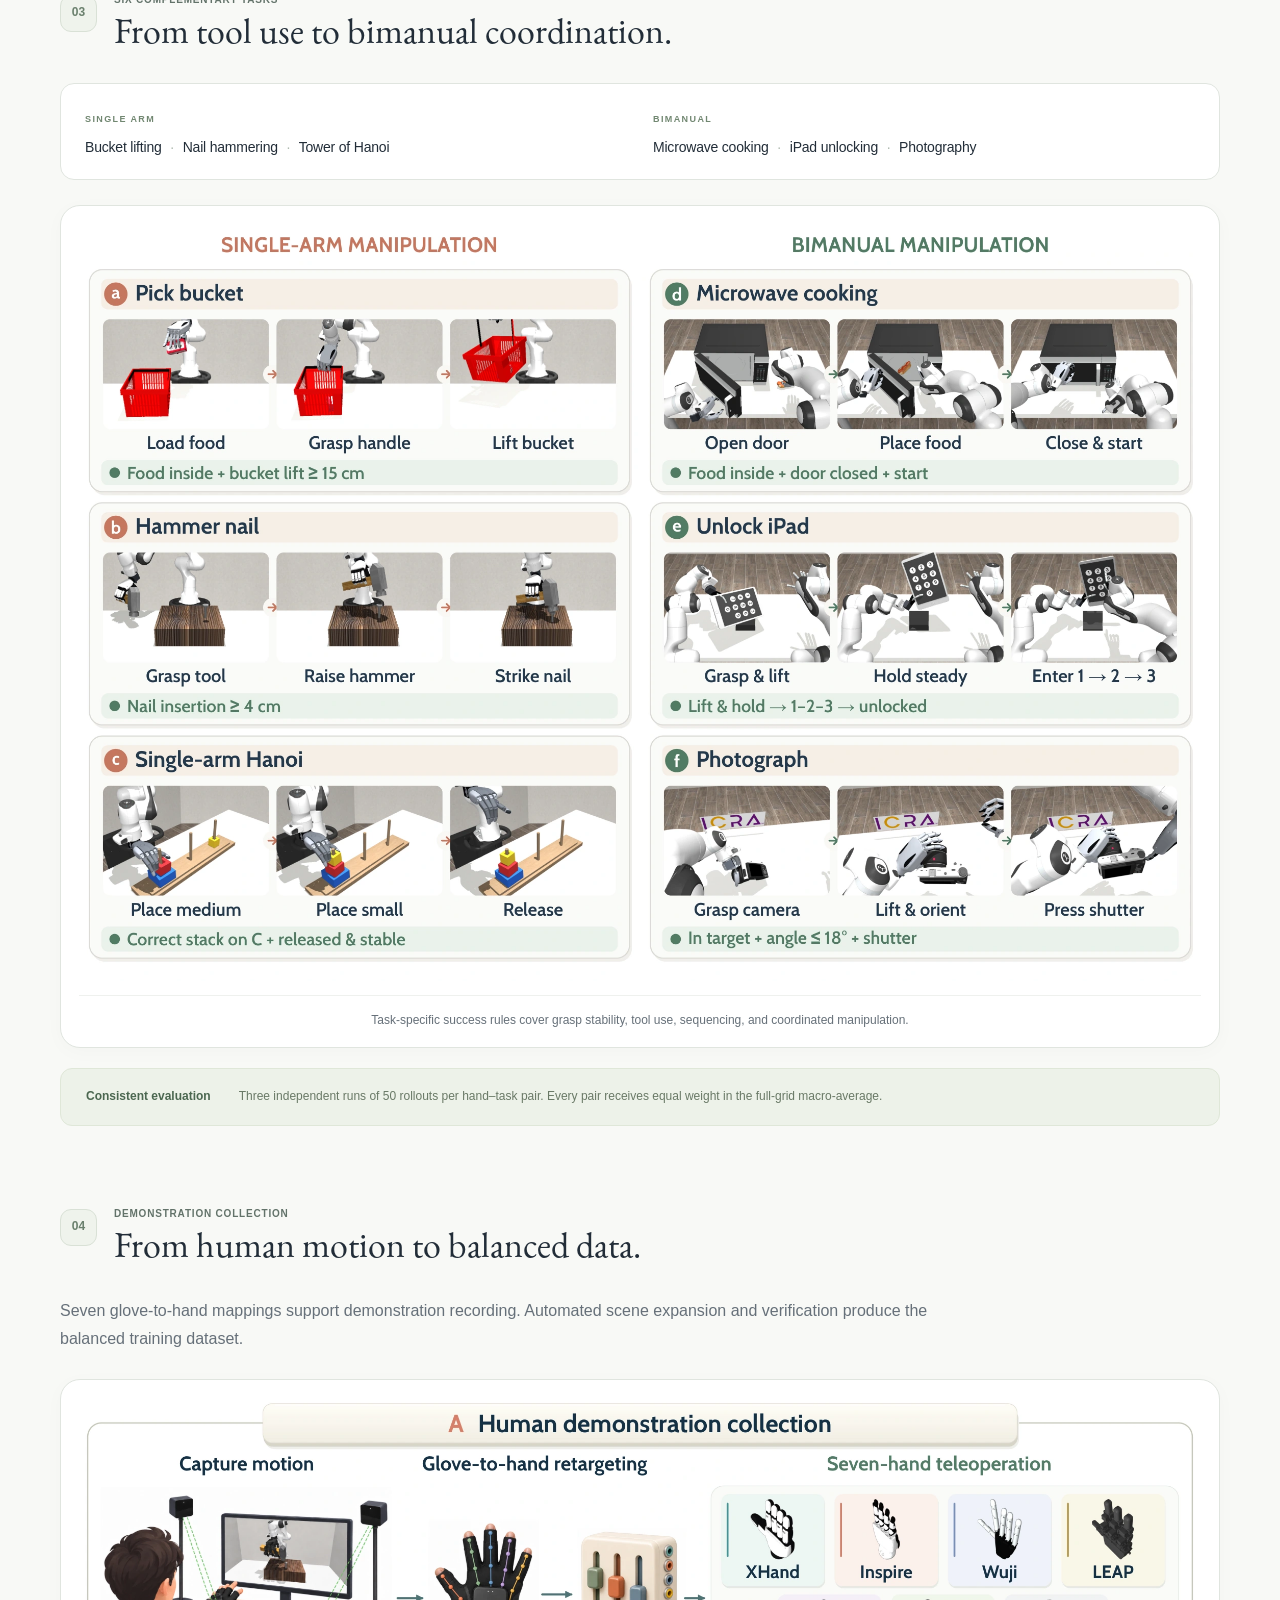
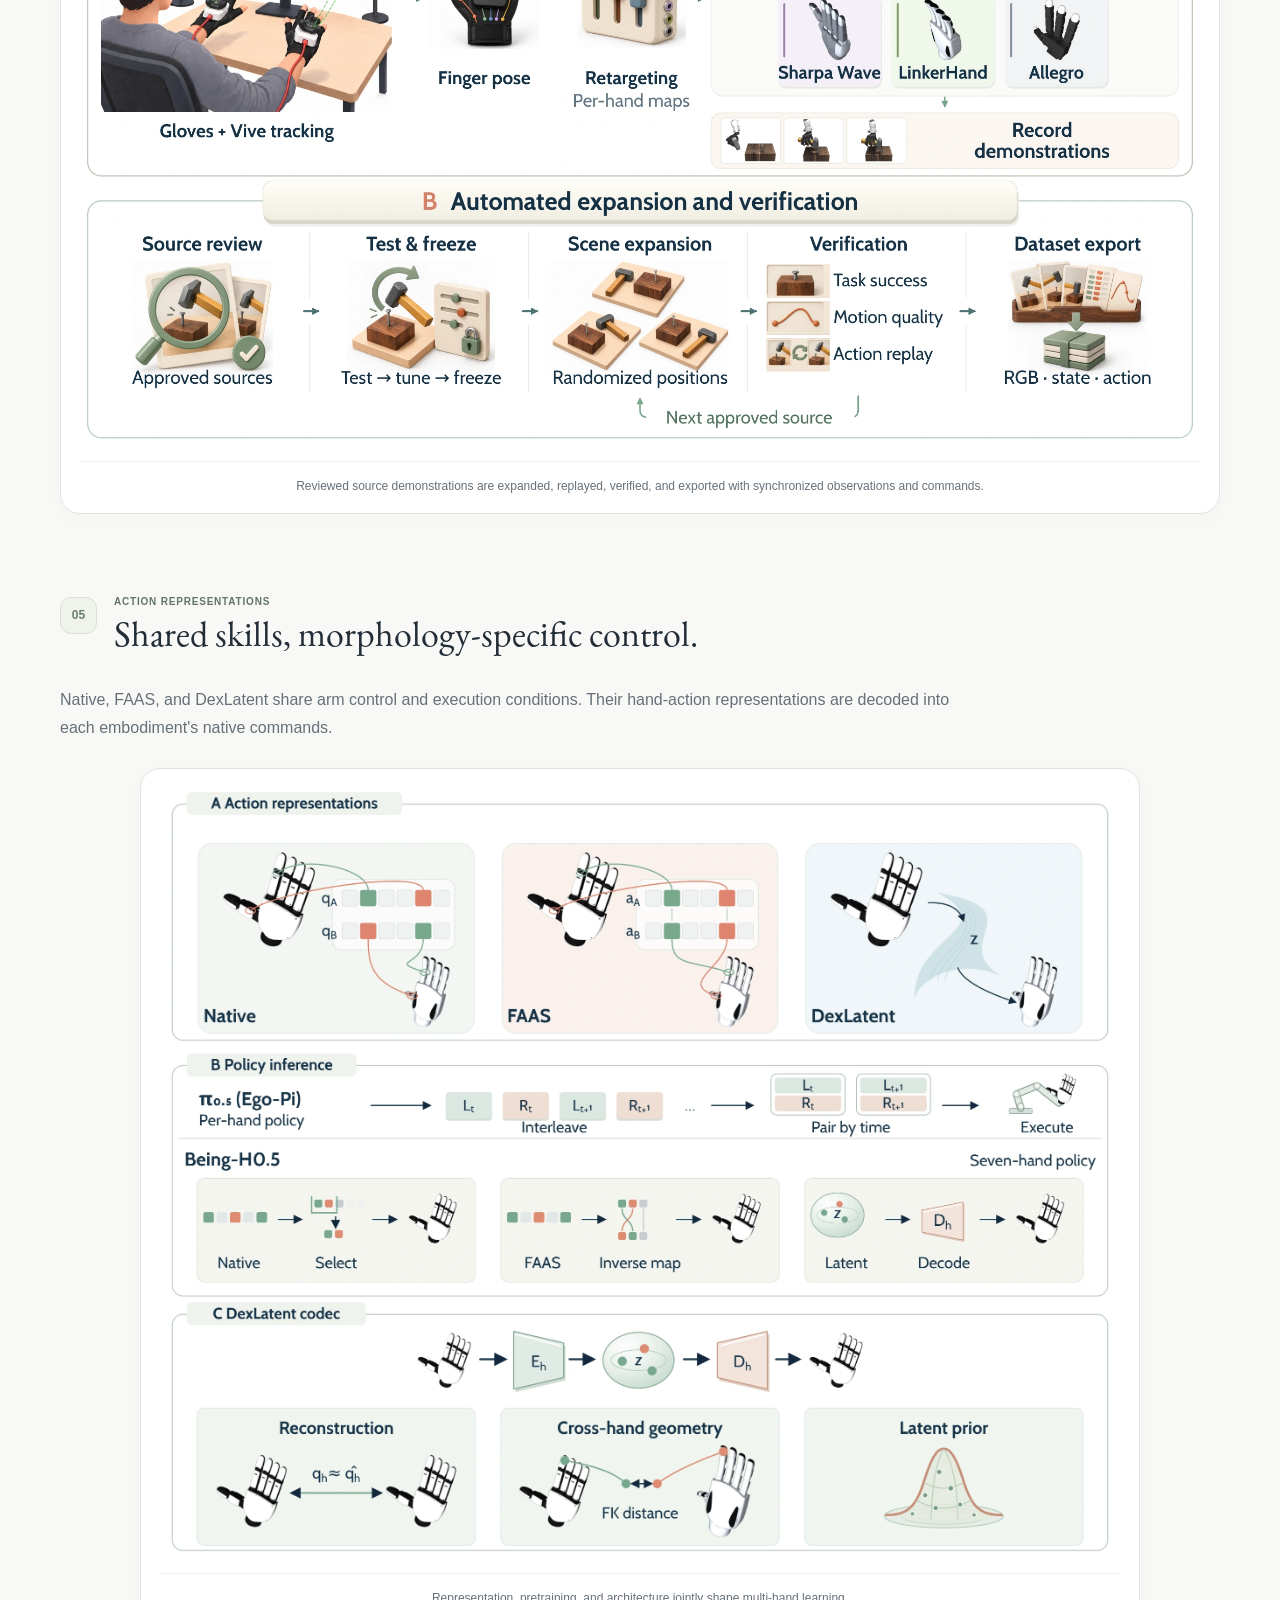
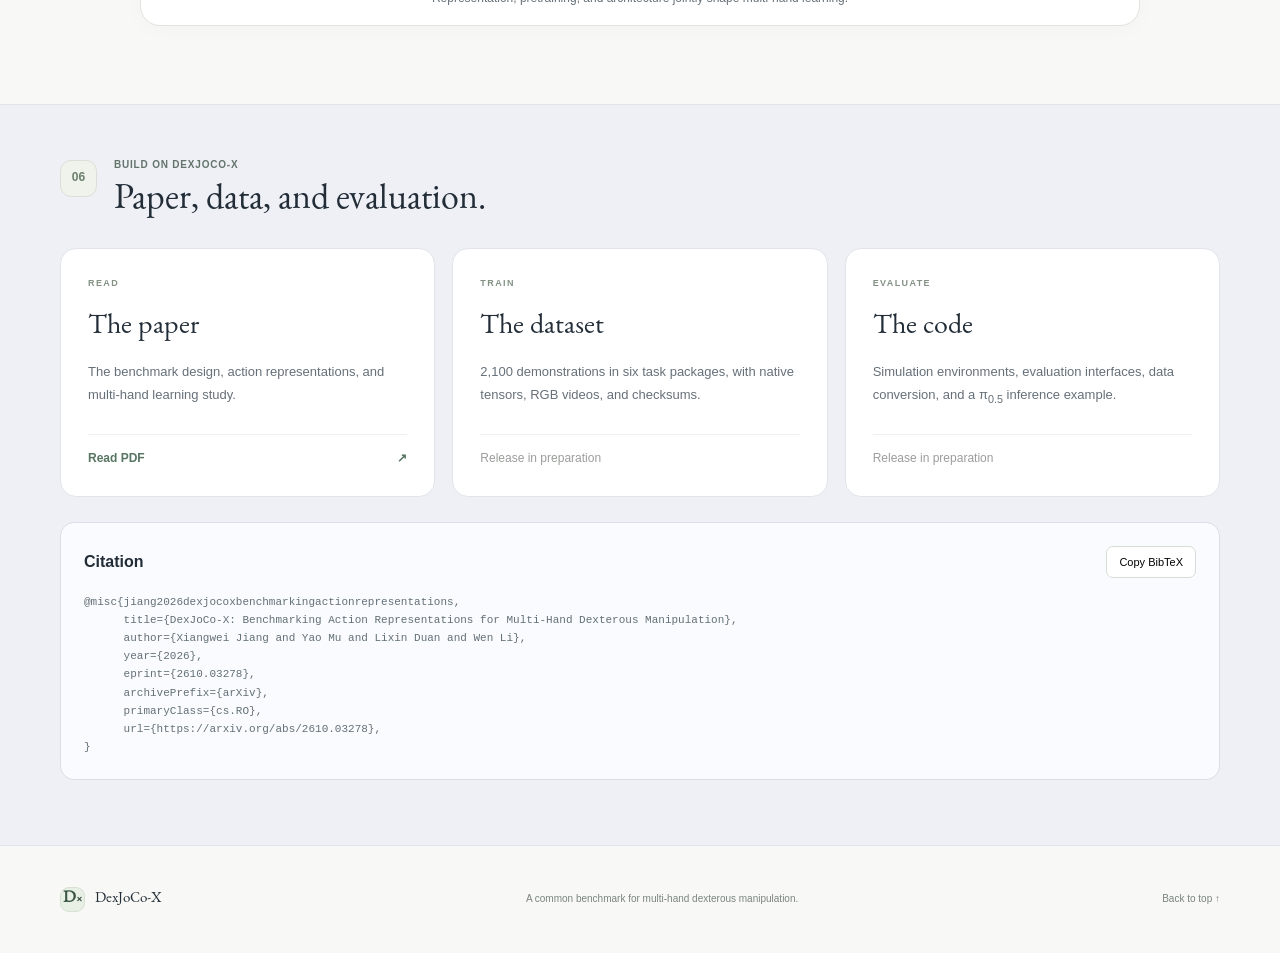
==== commit 349f910e: "Link announced arXiv paper and add official BibTeX" ====
--- a/index.html
+++ b/index.html
@@ -10,7 +10,8 @@
   <meta name="citation_author" content="Yao Mu">
   <meta name="citation_author" content="Lixin Duan">
   <meta name="citation_author" content="Wen Li">
-  <meta name="citation_pdf_url" content="https://darenrenjian.github.io/DexJoCo-X-website/assets/paper.pdf">
+  <meta name="citation_pdf_url" content="https://arxiv.org/pdf/2610.03278">
+  <meta name="citation_arxiv_id" content="2610.03278">
   <meta property="og:title" content="DexJoCo-X — Multi-Hand Dexterous Manipulation">
   <meta property="og:description" content="Seven hands. Six tasks. A common benchmark for dexterous robot learning.">
   <meta property="og:image" content="https://darenrenjian.github.io/DexJoCo-X-website/assets/overview.webp">
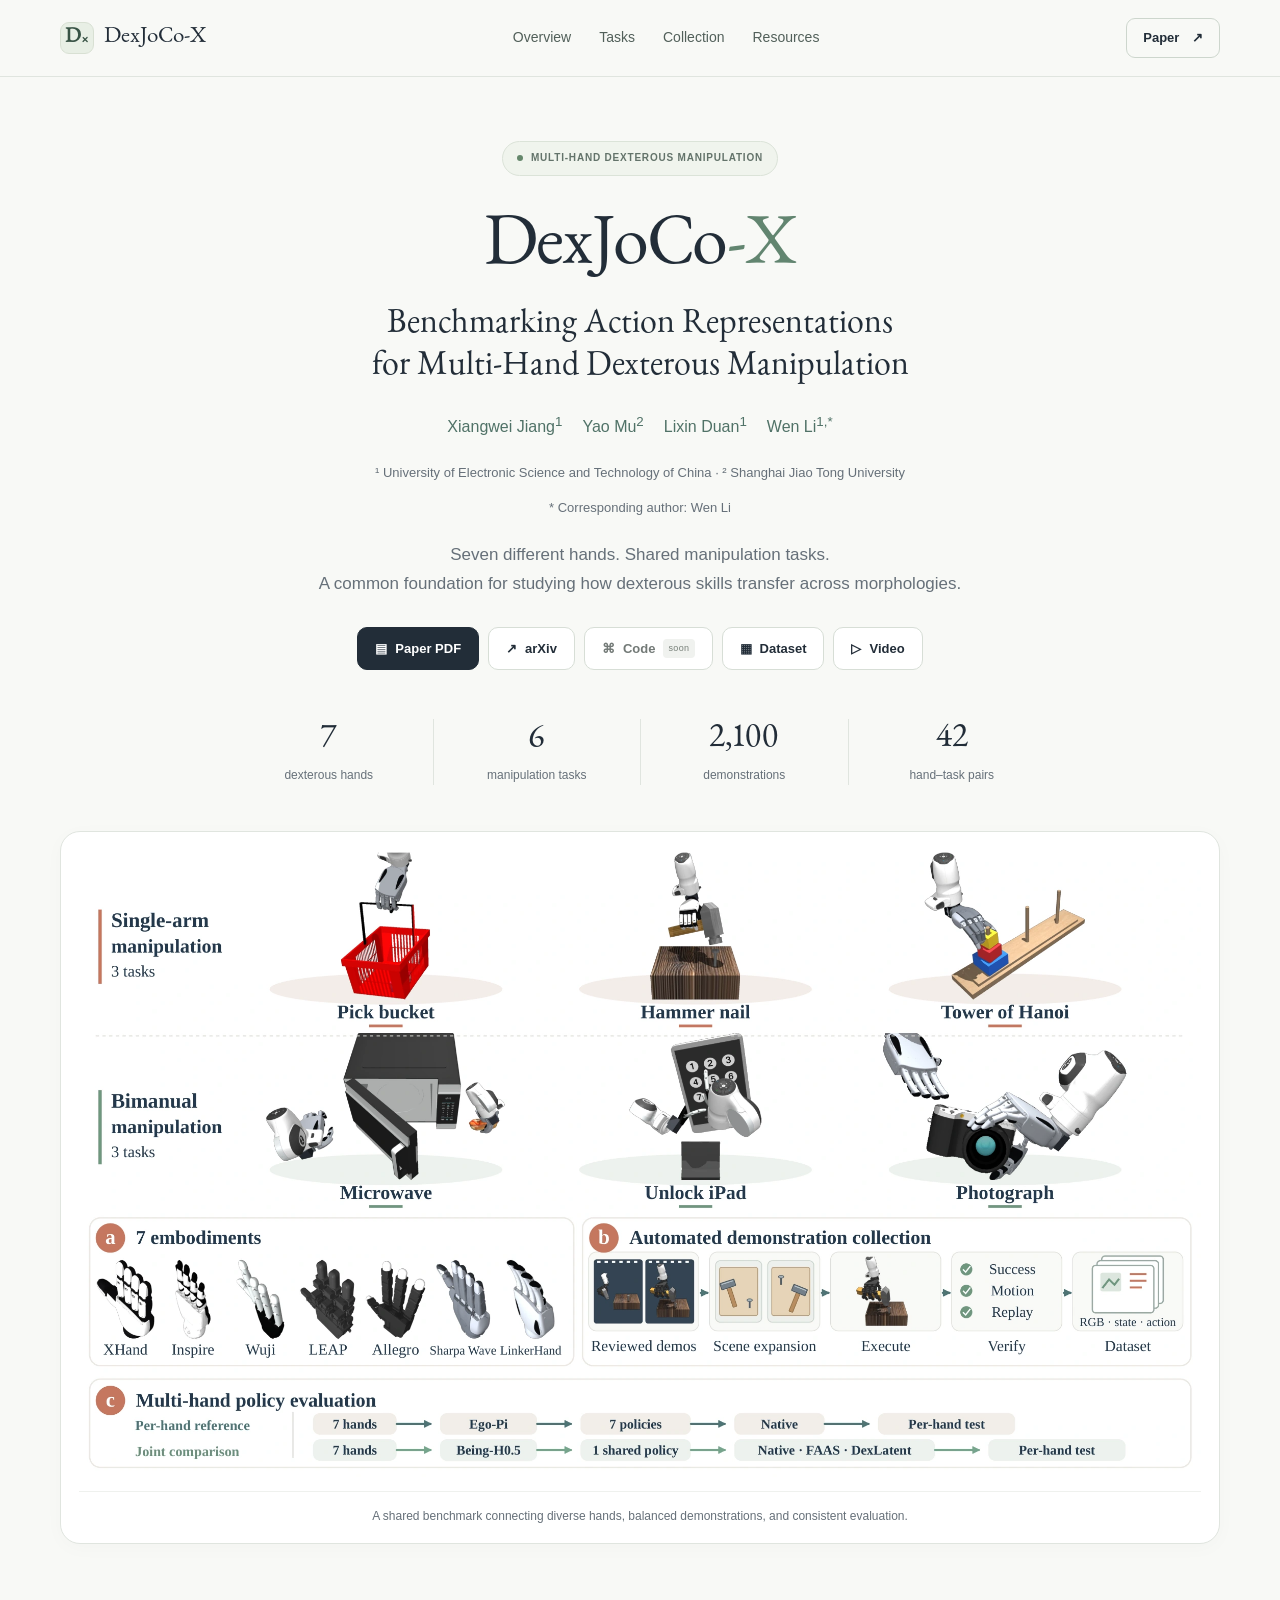
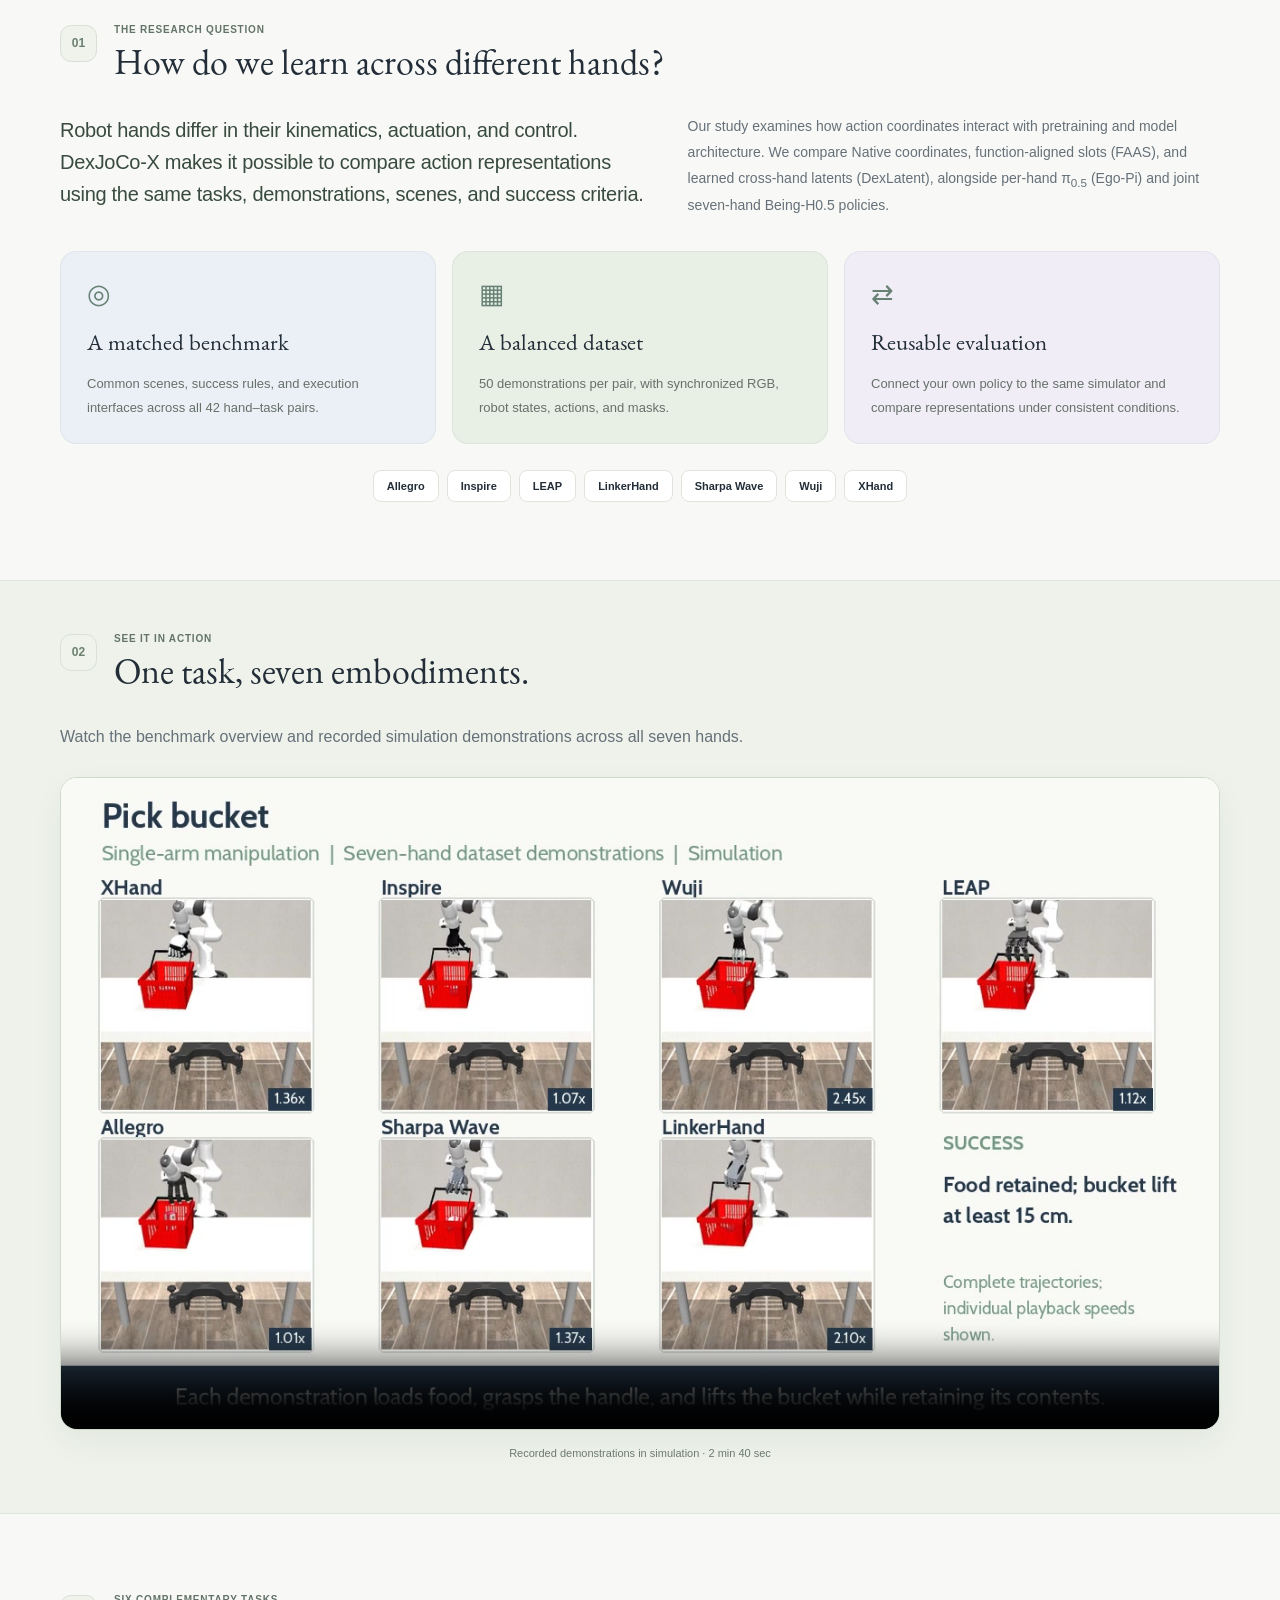
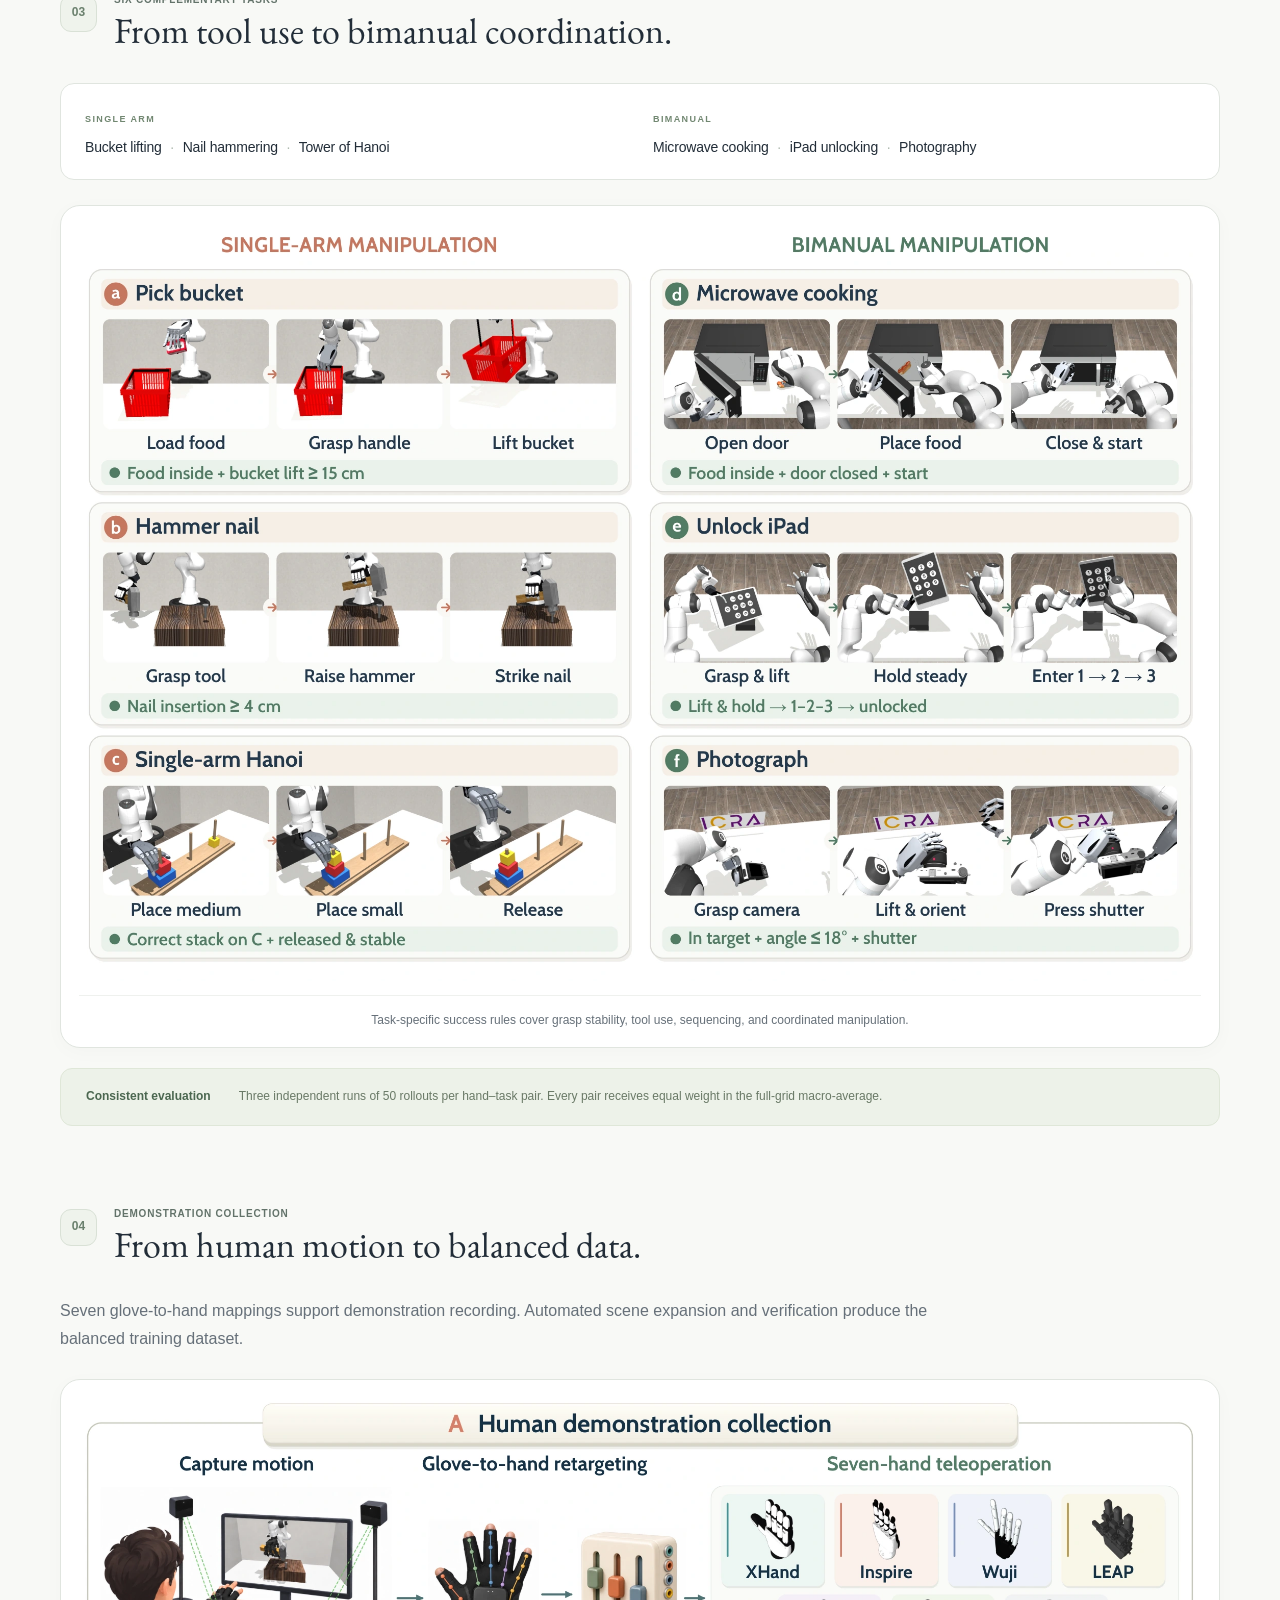
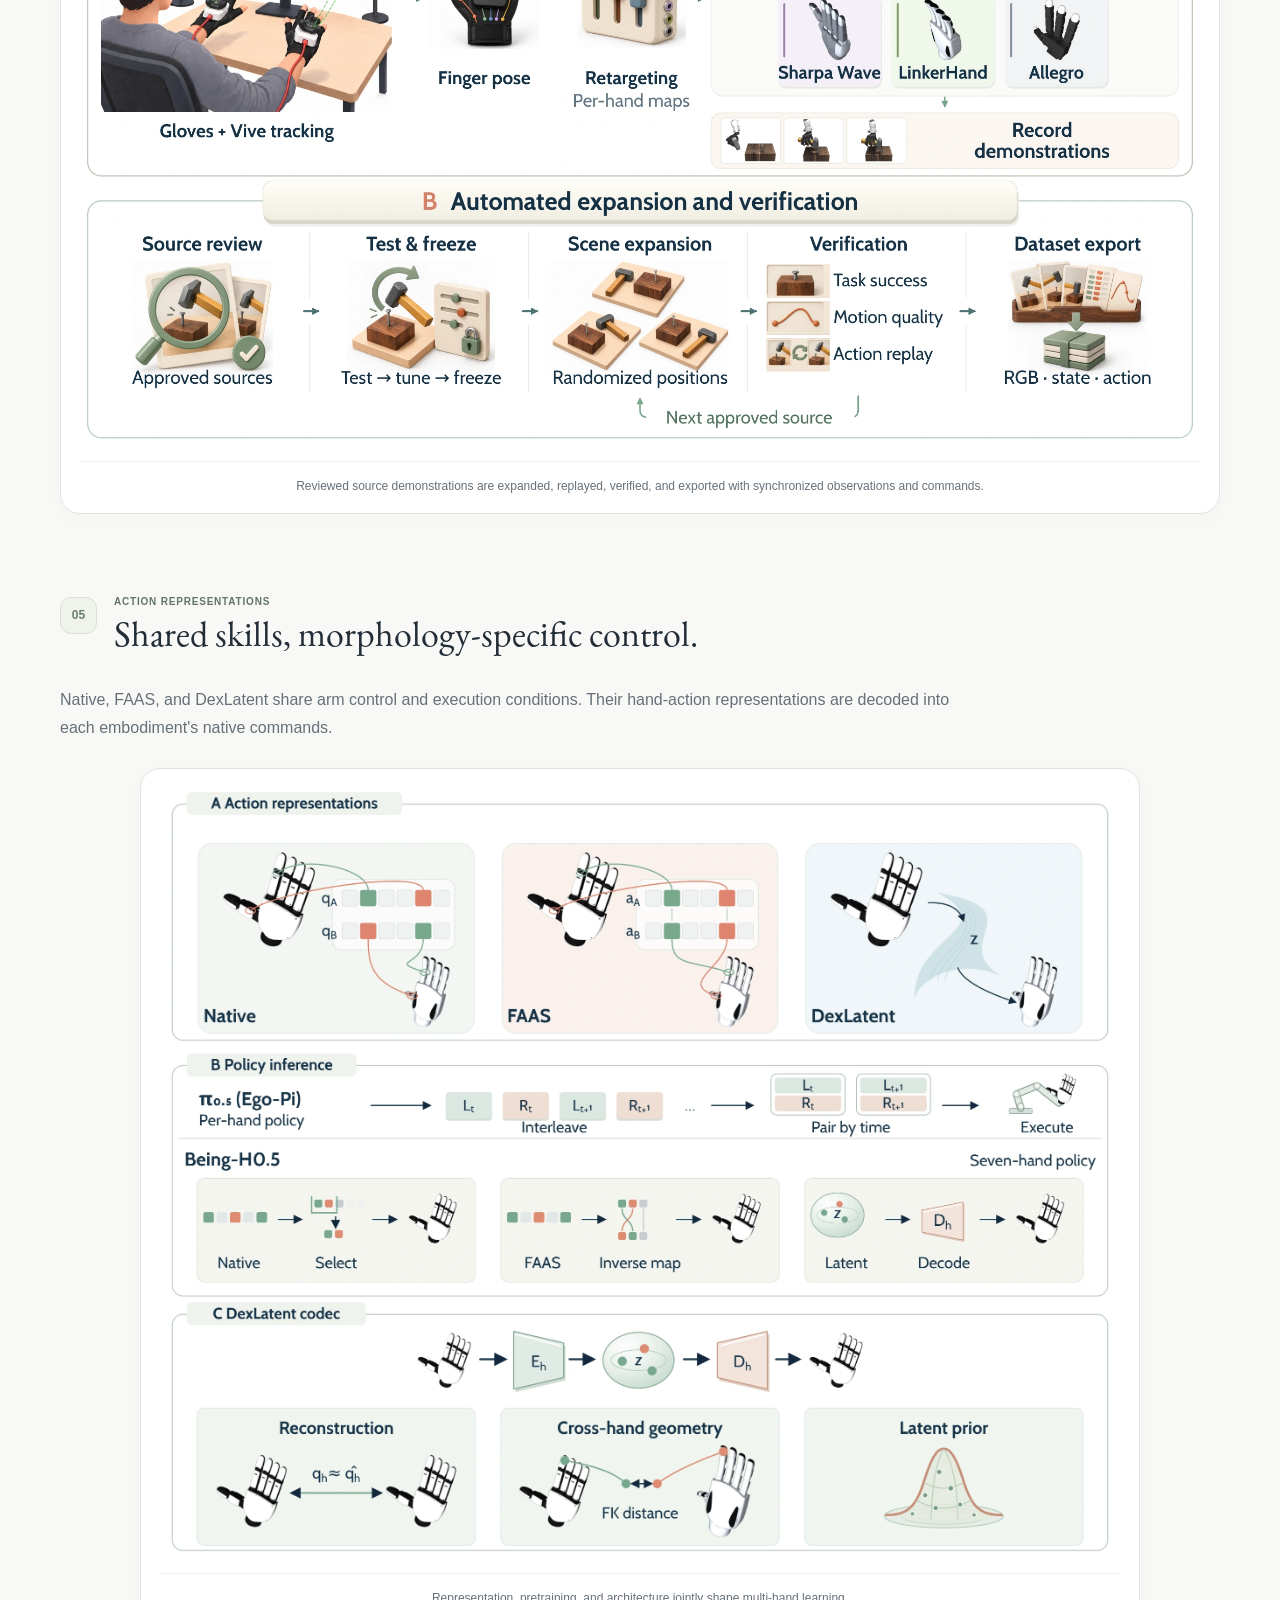
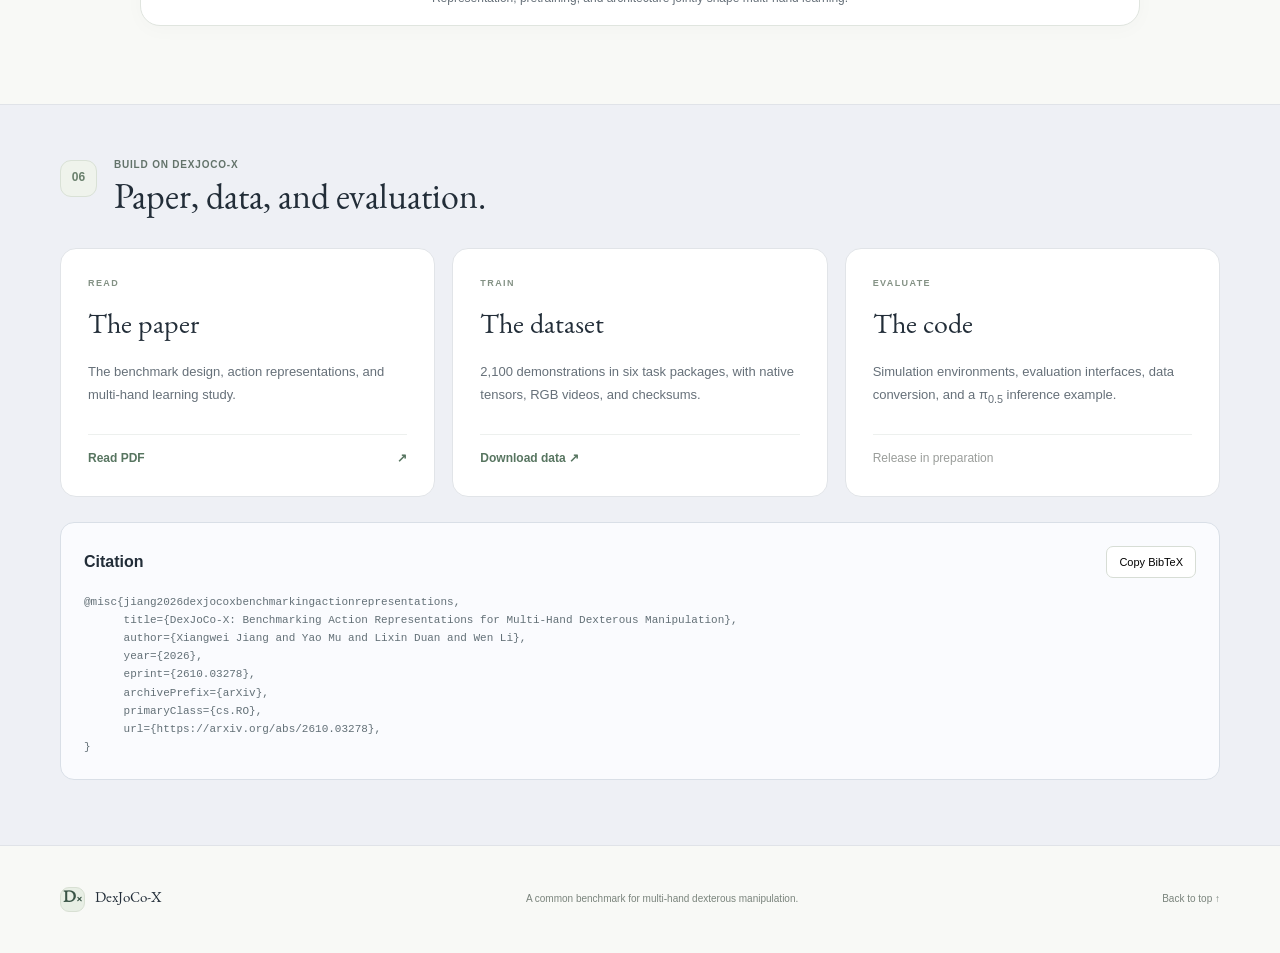
==== commit 70af0ffa: "Update project website URLs after account rename" ====
--- a/index.html
+++ b/index.html
@@ -14,12 +14,12 @@
   <meta name="citation_arxiv_id" content="2610.03278">
   <meta property="og:title" content="DexJoCo-X — Multi-Hand Dexterous Manipulation">
   <meta property="og:description" content="Seven hands. Six tasks. A common benchmark for dexterous robot learning.">
-  <meta property="og:image" content="https://darenrenjian.github.io/DexJoCo-X-website/assets/overview.webp">
-  <meta property="og:url" content="https://darenrenjian.github.io/DexJoCo-X-website/">
+  <meta property="og:image" content="https://jxw-wei.github.io/DexJoCo-X-website/assets/overview.webp">
+  <meta property="og:url" content="https://jxw-wei.github.io/DexJoCo-X-website/">
   <meta property="og:type" content="website">
   <meta name="twitter:card" content="summary_large_image">
   <title>DexJoCo-X · Multi-Hand Dexterous Manipulation</title>
-  <link rel="canonical" href="https://darenrenjian.github.io/DexJoCo-X-website/">
+  <link rel="canonical" href="https://jxw-wei.github.io/DexJoCo-X-website/">
   <link rel="icon" href="assets/favicon.svg" type="image/svg+xml">
   <link rel="stylesheet" href="styles.css">
   <script src="project.js" defer></script>
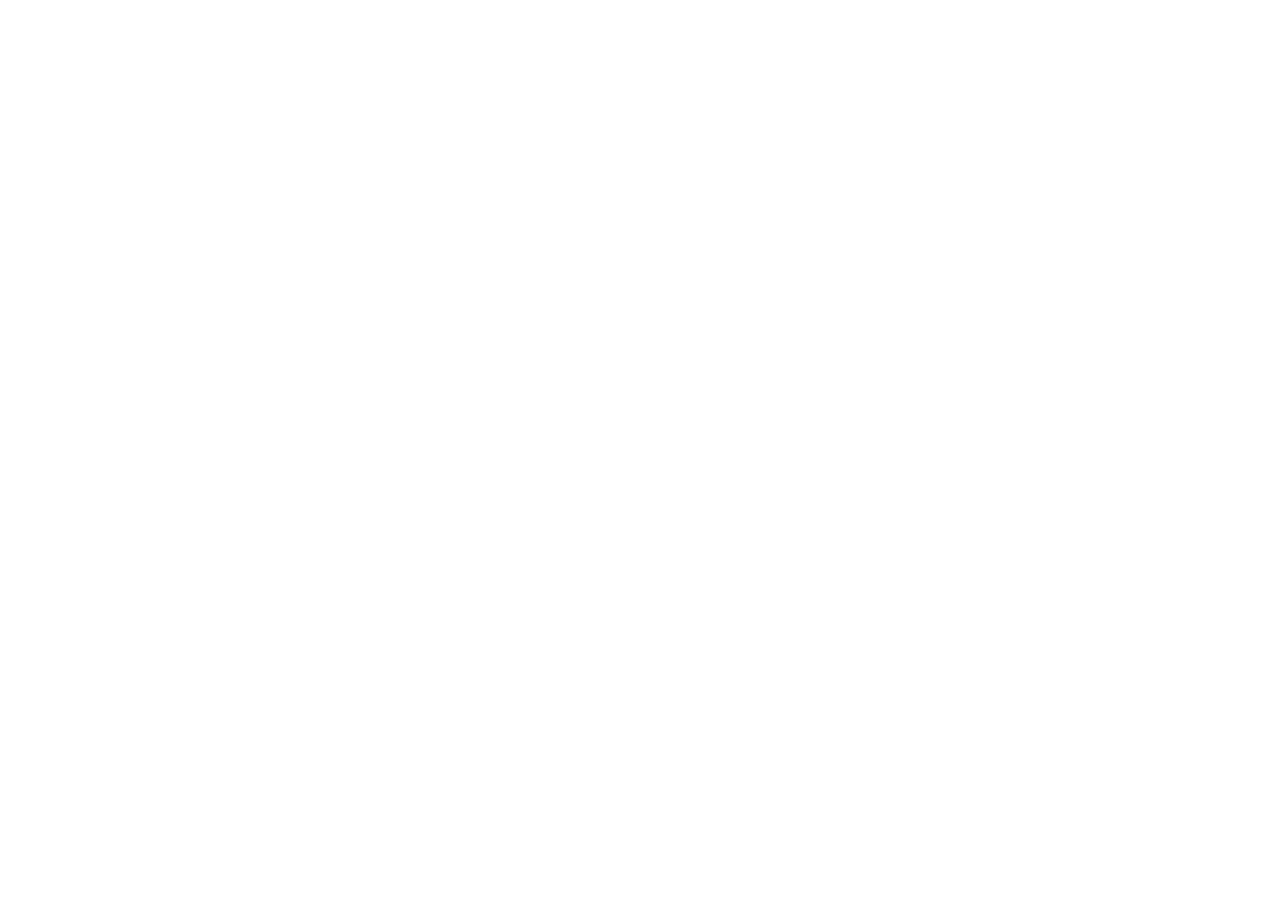
==== commit 3a78178a: "Restore old project URL with redirect to current website" ====
--- a/index.html
+++ b/index.html
@@ -1,121 +1,2 @@
 <!doctype html>
-<html lang="en">
-<head>
-  <meta charset="utf-8">
-  <meta name="viewport" content="width=device-width, initial-scale=1">
-  <meta name="description" content="DexJoCo-X: a benchmark and dataset for multi-hand dexterous manipulation, with seven hands, six tasks, and 2,100 demonstrations.">
-  <meta name="theme-color" content="#f8f9f6">
-  <meta name="citation_title" content="DexJoCo-X: Benchmarking Action Representations for Multi-Hand Dexterous Manipulation">
-  <meta name="citation_author" content="Xiangwei Jiang">
-  <meta name="citation_author" content="Yao Mu">
-  <meta name="citation_author" content="Lixin Duan">
-  <meta name="citation_author" content="Wen Li">
-  <meta name="citation_pdf_url" content="https://arxiv.org/pdf/2610.03278">
-  <meta name="citation_arxiv_id" content="2610.03278">
-  <meta property="og:title" content="DexJoCo-X — Multi-Hand Dexterous Manipulation">
-  <meta property="og:description" content="Seven hands. Six tasks. A common benchmark for dexterous robot learning.">
-  <meta property="og:image" content="https://jxw-wei.github.io/DexJoCo-X-website/assets/overview.webp">
-  <meta property="og:url" content="https://jxw-wei.github.io/DexJoCo-X-website/">
-  <meta property="og:type" content="website">
-  <meta name="twitter:card" content="summary_large_image">
-  <title>DexJoCo-X · Multi-Hand Dexterous Manipulation</title>
-  <link rel="canonical" href="https://jxw-wei.github.io/DexJoCo-X-website/">
-  <link rel="icon" href="assets/favicon.svg" type="image/svg+xml">
-  <link rel="stylesheet" href="styles.css">
-  <script src="project.js" defer></script>
-  <script src="app.js" defer></script>
-</head>
-<body>
-  <a class="skip-link" href="#main">Skip to content</a>
-  <header class="header">
-    <nav class="nav wrap" aria-label="Main navigation">
-      <a class="brand" href="#"><span class="brand-mark">D<span>×</span></span>DexJoCo-X</a>
-      <div class="nav-links"><a href="#overview">Overview</a><a href="#tasks">Tasks</a><a href="#collection">Collection</a><a href="#resources">Resources</a></div>
-      <a class="nav-paper" href="assets/paper.pdf" target="_blank" rel="noopener">Paper <span aria-hidden="true">↗</span></a>
-    </nav>
-  </header>
-  <main id="main">
-    <section class="hero wrap">
-      <div class="eyebrow"><span class="status-dot"></span> MULTI-HAND DEXTEROUS MANIPULATION</div>
-      <h1>DexJoCo<span class="hero-x">-X</span></h1>
-      <p class="paper-title">Benchmarking Action Representations<br class="desktop-break"> for Multi-Hand Dexterous Manipulation</p>
-      <div class="authors" id="authors" hidden></div>
-      <p class="hero-description">Seven different hands. Shared manipulation tasks.<br>A common foundation for studying how dexterous skills transfer across morphologies.</p>
-      <div class="hero-actions" aria-label="Project links">
-        <a class="button button-dark" href="assets/paper.pdf" target="_blank" rel="noopener"><span aria-hidden="true">▤</span> Paper PDF</a>
-        <a class="button" id="arxiv-link" aria-disabled="true"><span aria-hidden="true">↗</span> arXiv <span class="soon">soon</span></a>
-        <a class="button" id="code-link" aria-disabled="true"><span aria-hidden="true">⌘</span> Code <span class="soon">soon</span></a>
-        <a class="button" id="data-link" aria-disabled="true"><span aria-hidden="true">▦</span> Dataset <span class="soon">soon</span></a>
-        <a class="button" href="#video"><span aria-hidden="true">▷</span> Video</a>
-      </div>
-      <div class="stats" aria-label="Benchmark scale">
-        <div><strong>7</strong><span>dexterous hands</span></div>
-        <div><strong>6</strong><span>manipulation tasks</span></div>
-        <div><strong>2,100</strong><span>demonstrations</span></div>
-        <div><strong>42</strong><span>hand–task pairs</span></div>
-      </div>
-      <figure class="hero-figure figure-card">
-        <button class="figure-button" data-figure="assets/overview.webp" data-title="DexJoCo-X benchmark overview" aria-label="Enlarge benchmark overview">
-          <img src="assets/overview.webp" width="2200" height="1229" alt="DexJoCo-X overview: seven hand morphologies, a demonstration collection pipeline, and matched six-task policy evaluation." fetchpriority="high">
-          <span class="expand-label" aria-hidden="true">↗ Enlarge</span>
-        </button>
-        <figcaption>A shared benchmark connecting diverse hands, balanced demonstrations, and consistent evaluation.</figcaption>
-      </figure>
-    </section>
-
-    <section class="section wrap" id="overview">
-      <div class="section-heading"><span class="section-number">01</span><div><p class="eyebrow">THE RESEARCH QUESTION</p><h2>How do we learn across different hands?</h2></div></div>
-      <div class="intro-grid">
-        <p class="lead">Robot hands differ in their kinematics, actuation, and control. DexJoCo-X makes it possible to compare action representations using the same tasks, demonstrations, scenes, and success criteria.</p>
-        <p>Our study examines how action coordinates interact with pretraining and model architecture. We compare Native coordinates, function-aligned slots (FAAS), and learned cross-hand latents (DexLatent), alongside per-hand π<sub>0.5</sub> (Ego-Pi) and joint seven-hand Being-H0.5 policies.</p>
-      </div>
-      <div class="feature-grid">
-        <article class="feature-card blue"><span class="feature-icon" aria-hidden="true">◎</span><h3>A matched benchmark</h3><p>Common scenes, success rules, and execution interfaces across all 42 hand–task pairs.</p></article>
-        <article class="feature-card sage"><span class="feature-icon" aria-hidden="true">▦</span><h3>A balanced dataset</h3><p>50 demonstrations per pair, with synchronized RGB, robot states, actions, and masks.</p></article>
-        <article class="feature-card lavender"><span class="feature-icon" aria-hidden="true">⇄</span><h3>Reusable evaluation</h3><p>Connect your own policy to the same simulator and compare representations under consistent conditions.</p></article>
-      </div>
-      <div class="hands-strip" aria-label="Seven hand embodiments"><span>Allegro</span><span>Inspire</span><span>LEAP</span><span>LinkerHand</span><span>Sharpa Wave</span><span>Wuji</span><span>XHand</span></div>
-    </section>
-
-    <section class="video-section" id="video">
-      <div class="wrap">
-        <div class="section-heading"><span class="section-number">02</span><div><p class="eyebrow">SEE IT IN ACTION</p><h2>One task, seven embodiments.</h2></div></div>
-        <p class="section-description">Watch the benchmark overview and recorded simulation demonstrations across all seven hands.</p>
-        <div class="video-frame"><video controls playsinline preload="none" poster="assets/video-poster.jpg" aria-label="DexJoCo-X narrated overview video"><source src="assets/overview.mp4" type="video/mp4">Your browser cannot play this video. <a href="assets/overview.mp4">Download it here.</a></video></div>
-        <p class="media-note">Recorded demonstrations in simulation · 2 min 40 sec</p>
-      </div>
-    </section>
-
-    <section class="section wrap" id="tasks">
-      <div class="section-heading"><span class="section-number">03</span><div><p class="eyebrow">SIX COMPLEMENTARY TASKS</p><h2>From tool use to bimanual coordination.</h2></div></div>
-      <div class="task-groups"><div><span class="task-group-label">SINGLE ARM</span><p>Bucket lifting <span>·</span> Nail hammering <span>·</span> Tower of Hanoi</p></div><div><span class="task-group-label">BIMANUAL</span><p>Microwave cooking <span>·</span> iPad unlocking <span>·</span> Photography</p></div></div>
-      <figure class="figure-card"><button class="figure-button" data-figure="assets/tasks.webp" data-title="Six tasks and their success conditions" aria-label="Enlarge six-task figure"><img src="assets/tasks.webp" width="2200" height="1484" loading="lazy" alt="Six illustrated task sequences, including bucket lifting, hammering, Hanoi, microwave cooking, iPad unlocking, and photography, with task success conditions."><span class="expand-label" aria-hidden="true">↗ Enlarge</span></button><figcaption>Task-specific success rules cover grasp stability, tool use, sequencing, and coordinated manipulation.</figcaption></figure>
-      <div class="protocol-note"><strong>Consistent evaluation</strong><p>Three independent runs of 50 rollouts per hand–task pair. Every pair receives equal weight in the full-grid macro-average.</p></div>
-    </section>
-
-    <section class="section wrap" id="collection">
-      <div class="section-heading"><span class="section-number">04</span><div><p class="eyebrow">DEMONSTRATION COLLECTION</p><h2>From human motion to balanced data.</h2></div></div>
-      <p class="section-description">Seven glove-to-hand mappings support demonstration recording. Automated scene expansion and verification produce the balanced training dataset.</p>
-      <figure class="figure-card"><button class="figure-button" data-figure="assets/collection.webp" data-title="Demonstration collection pipeline" aria-label="Enlarge collection pipeline"><img src="assets/collection.webp" width="2200" height="1271" loading="lazy" alt="Cartoon diagram of glove and tracker capture, mappings to seven hands, and automated demonstration expansion and verification."><span class="expand-label" aria-hidden="true">↗ Enlarge</span></button><figcaption>Reviewed source demonstrations are expanded, replayed, verified, and exported with synchronized observations and commands.</figcaption></figure>
-    </section>
-
-    <section class="section wrap" id="representations">
-      <div class="section-heading"><span class="section-number">05</span><div><p class="eyebrow">ACTION REPRESENTATIONS</p><h2>Shared skills, morphology-specific control.</h2></div></div>
-      <p class="section-description">Native, FAAS, and DexLatent share arm control and execution conditions. Their hand-action representations are decoded into each embodiment's native commands.</p>
-      <figure class="figure-card representation-figure"><button class="figure-button" data-figure="assets/representations.webp" data-title="Action representations and policy inference" aria-label="Enlarge action representation figure"><img src="assets/representations.webp" width="2200" height="1765" loading="lazy" alt="Native coordinates, function-aligned slots and latent encoders, with Ego-Pi interleaved prediction and Being-H0.5 policy inference."><span class="expand-label" aria-hidden="true">↗ Enlarge</span></button><figcaption>Representation, pretraining, and architecture jointly shape multi-hand learning.</figcaption></figure>
-    </section>
-
-    <section class="resources-section" id="resources"><div class="wrap">
-      <div class="section-heading"><span class="section-number">06</span><div><p class="eyebrow">BUILD ON DEXJOCO-X</p><h2>Paper, data, and evaluation.</h2></div></div>
-      <div class="resource-grid">
-        <article class="resource-card"><span class="resource-kicker">READ</span><h3>The paper</h3><p>The benchmark design, action representations, and multi-hand learning study.</p><a href="assets/paper.pdf" target="_blank" rel="noopener">Read PDF <span aria-hidden="true">↗</span></a></article>
-        <article class="resource-card"><span class="resource-kicker">TRAIN</span><h3>The dataset</h3><p>2,100 demonstrations in six task packages, with native tensors, RGB videos, and checksums.</p><a id="data-resource" aria-disabled="true">Release in preparation</a></article>
-        <article class="resource-card"><span class="resource-kicker">EVALUATE</span><h3>The code</h3><p>Simulation environments, evaluation interfaces, data conversion, and a π<sub>0.5</sub> inference example.</p><a id="code-resource" aria-disabled="true">Release in preparation</a></article>
-      </div>
-      <div class="citation-card" id="citation-card" hidden><div><h3>Citation</h3><button id="copy-citation" class="copy-button">Copy BibTeX</button></div><pre id="citation"></pre><span id="copy-status" class="sr-only" aria-live="polite"></span></div>
-    </div></section>
-  </main>
-  <footer class="wrap footer"><a class="brand" href="#"><span class="brand-mark">D<span>×</span></span>DexJoCo-X</a><p>A common benchmark for multi-hand dexterous manipulation.</p><a href="#main">Back to top ↑</a></footer>
-  <dialog id="figure-dialog" aria-labelledby="dialog-title"><div class="dialog-toolbar"><h2 id="dialog-title"></h2><div><button id="figure-zoom" class="copy-button">Original size</button><button id="figure-close" class="dialog-close" aria-label="Close enlarged figure">×</button></div></div><div class="dialog-content"><img id="dialog-image" alt=""></div></dialog>
-</body>
-</html>
+<html lang="en"><head><meta charset="utf-8"><meta name="viewport" content="width=device-width,initial-scale=1"><title>DexJoCo-X — Project website</title><meta http-equiv="refresh" content="0;url=https://jxw-wei.github.io/DexJoCo-X-website/"><link rel="canonical" href="https://jxw-wei.github.io/DexJoCo-X-website/"><script>window.location.replace("https://jxw-wei.github.io/DexJoCo-X-website/" + window.location.search + window.location.hash);</script></head><body><p>The DexJoCo-X project website has moved. <a href="https://jxw-wei.github.io/DexJoCo-X-website/">Open the project website</a>.</p><p>DexJoCo-X 项目主页已迁移，<a href="https://jxw-wei.github.io/DexJoCo-X-website/">点击访问新主页</a>。</p></body></html>
